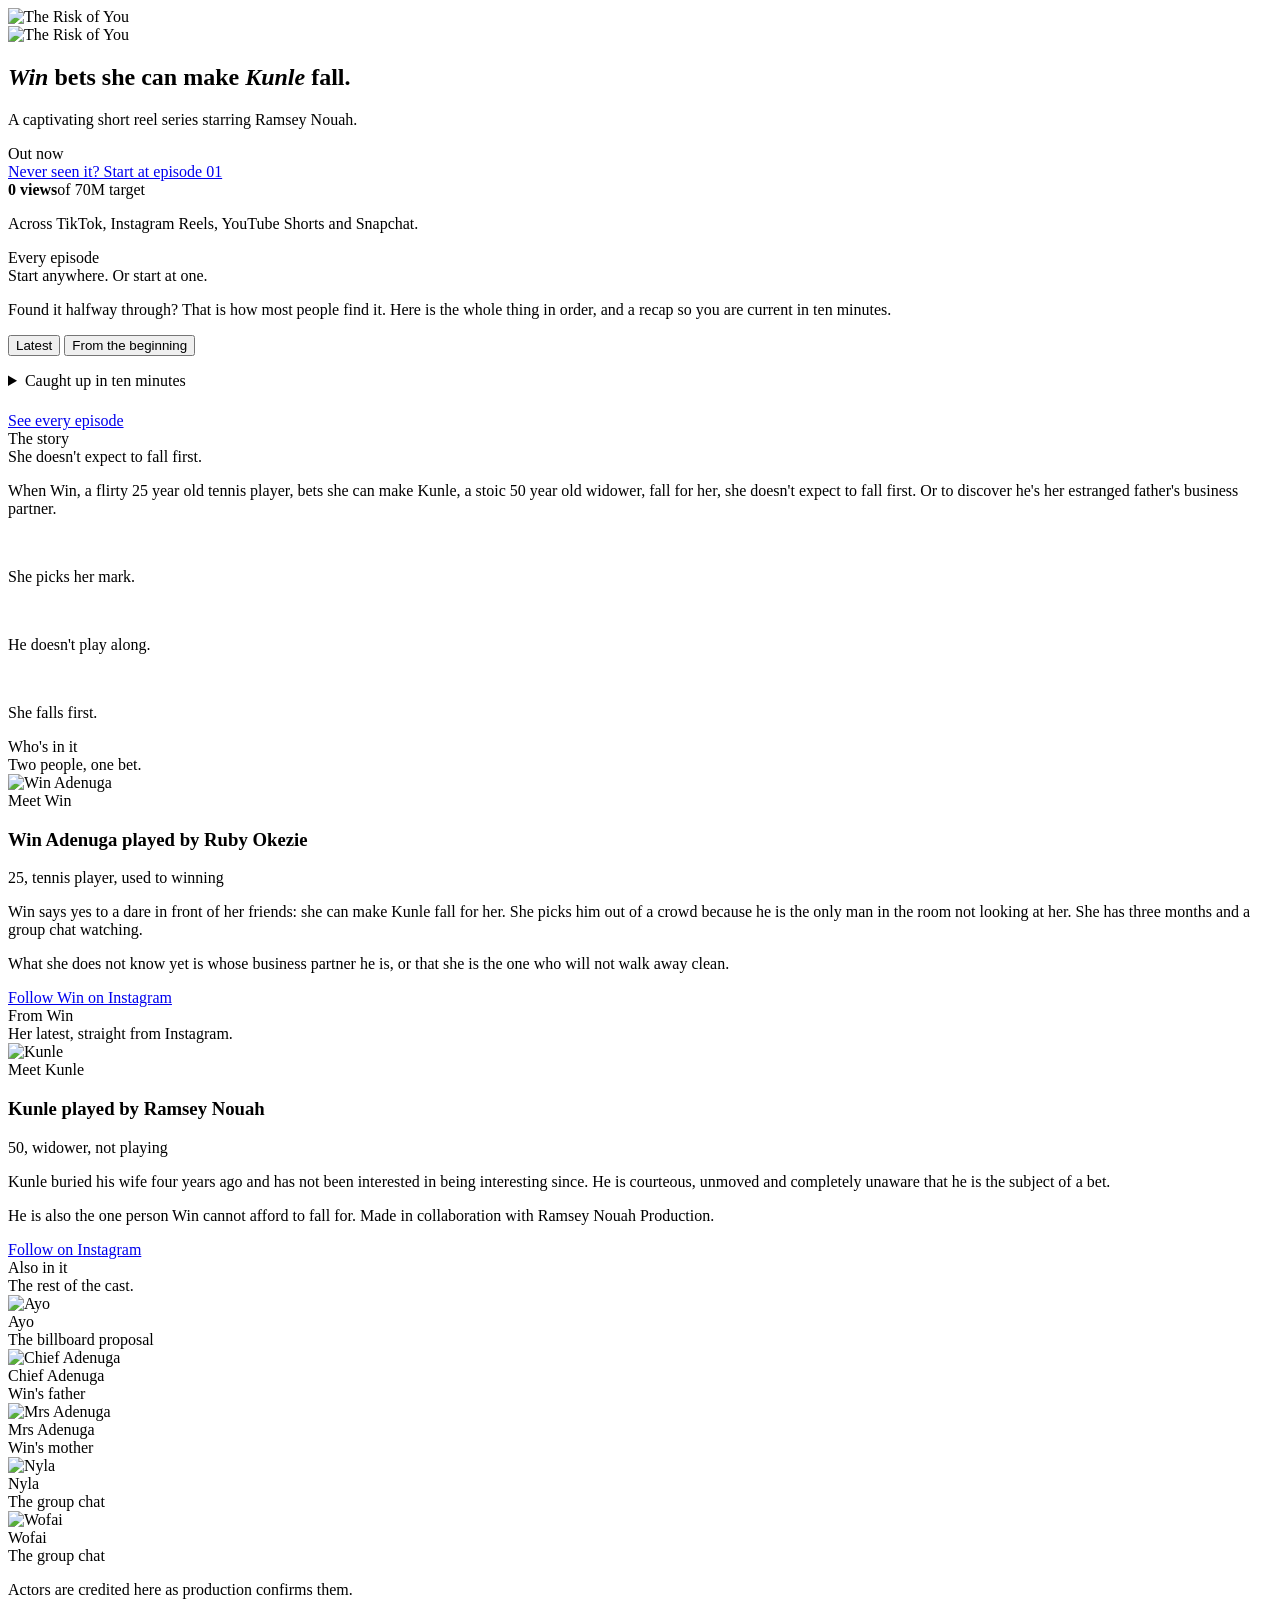
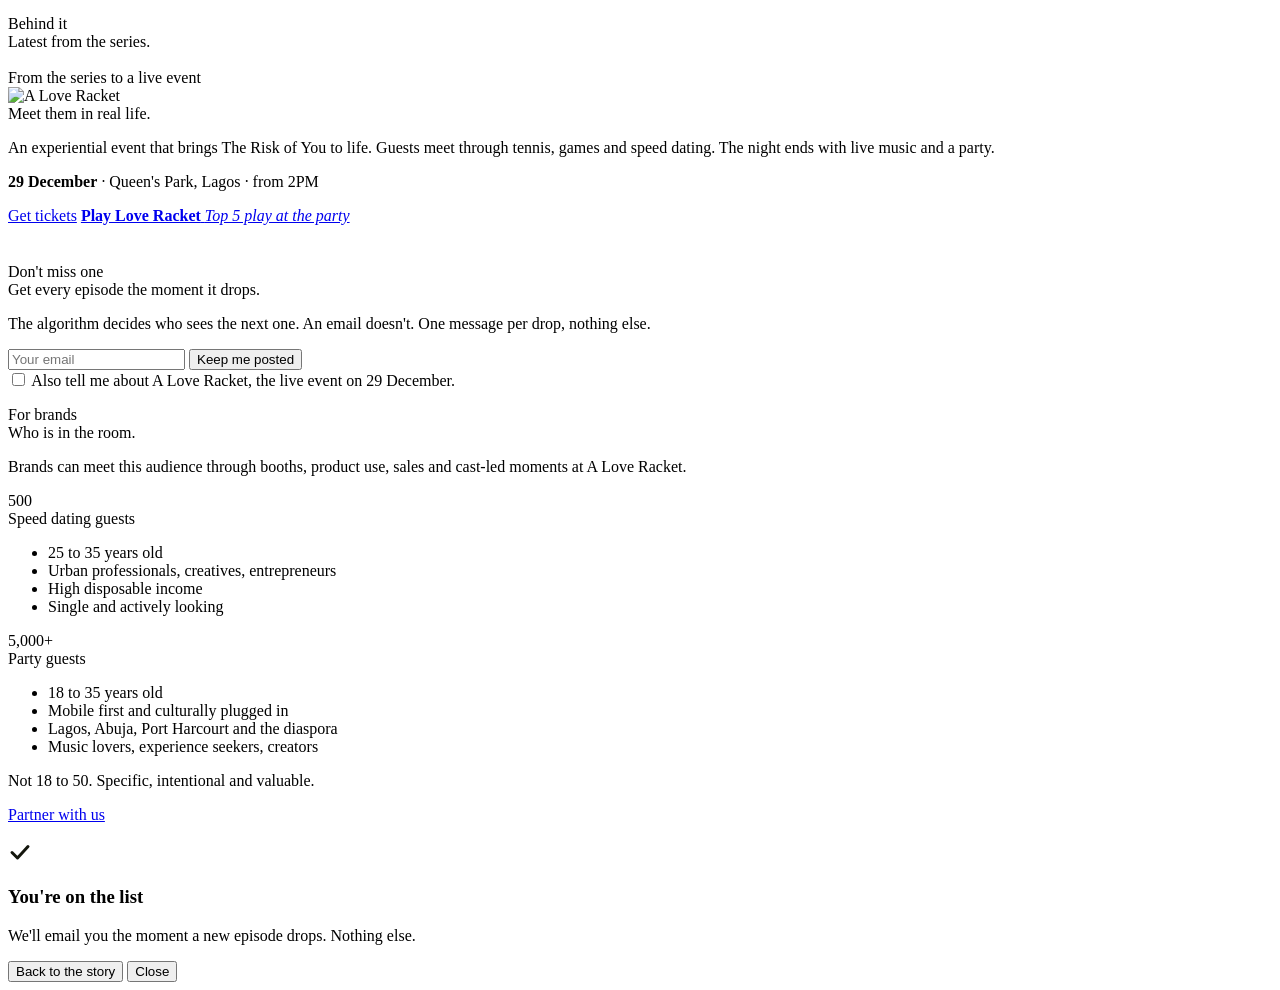
==== index.html @ e0ef00fc "Add files via upload" ====
<!DOCTYPE html>
<html lang="en">
<head>
<meta charset="utf-8">
<meta name="viewport" content="width=device-width,initial-scale=1,viewport-fit=cover">
<title>The Risk of You | A vertical drama starring Ramsey Nouah</title>
<meta name="description" content="A cinematic short reel series starring Ramsey Nouah. Win bets she can make Kunle fall. On TikTok, Instagram Reels, YouTube Shorts and Snapchat.">
<meta name="theme-color" content="#0C0D08">
<link rel="canonical" href="https://theriskofyou.co/">
<meta property="og:type" content="video.tv_show">
<meta property="og:url" content="https://theriskofyou.co/">
<meta property="og:title" content="The Risk of You">
<meta property="og:description" content="Win bets she can make Kunle fall. A cinematic short reel series starring Ramsey Nouah.">
<meta property="og:image" content="https://theriskofyou.co/assets/og.jpg">
<meta property="og:image:width" content="1200"><meta property="og:image:height" content="630">
<meta name="twitter:card" content="summary_large_image">
<link rel="icon" href="assets/favicon.png">
<link rel="preconnect" href="https://fonts.googleapis.com">
<link rel="preconnect" href="https://fonts.gstatic.com" crossorigin>
<link href="https://fonts.googleapis.com/css2?family=Poppins:wght@400;500;600;700&family=Inter:wght@400;500;600;700&display=swap" rel="stylesheet">
<link rel="stylesheet" href="css/troy.css">
<script>window.TROY_BASE = '';</script>
<script src="js/config.js"></script>
</head>
<body>

<header class="nav" id="nav"></header>

<main>

  <!-- HERO -->
  <section class="hero">
    <div class="wrap">
      <!-- Small on purpose: the poster is the hero, not the wordmark. If the
           poster already carries the logo, delete this line entirely. -->
      <img class="logo" src="assets/logo.png" alt="The Risk of You" width="394" height="420">

      <div class="poster">
        <div class="fr" data-slot="assets/poster.jpg"><img src="assets/poster.jpg" alt="The Risk of You"></div>
      </div>

      <h1><em>Win</em> bets she can make <em>Kunle</em> fall.</h1>
      <p class="desc">A captivating short reel series starring Ramsey Nouah.</p>

      <!-- the current episode sits here, not behind a scroll -->
      <div class="live">
        <div class="lbl"><i></i><span>Out now</span></div>
        <div id="liveEp"></div>
        <div class="start"><a href="#episodes">Never seen it? Start at episode 01</a></div>
      </div>

      <!-- appears when SHOW_VIEWS is true in js/config.js -->
      <div class="ctr hidden" id="ctr">
        <div class="top"><b>0 views</b><span class="of">of 70M target</span></div>
        <div class="bar"><i></i></div>
        <p class="note">Across TikTok, Instagram Reels, YouTube Shorts and Snapchat.</p>
      </div>
    </div>
  </section>

  <!-- EPISODES -->
  <section class="sec" id="episodes">
    <div class="wrap">
      <div class="st">Every episode</div>
      <div class="sh">Start anywhere. Or start at one.</div>
      <p class="sp">Found it halfway through? That is how most people find it. Here is the whole thing in order, and a recap so you are current in ten minutes.</p>

      <div class="tabs" role="tablist" aria-label="Episode order">
        <button type="button" role="tab" data-order="latest" aria-selected="true">Latest</button>
        <button type="button" role="tab" data-order="first" aria-selected="false">From the beginning</button>
      </div>

      <div class="rail" id="rail"></div>
      <p class="railnote" id="epCount"></p>

      <details class="recap">
        <summary>Caught up in ten minutes</summary>
        <ol>
          <li><b>The bet.</b> Win, 25, picks Kunle out of a crowd at the club and bets her friends she can make him fall for her.</li>
          <li><b>The court.</b> She engineers a meeting. He is not interested, which is the first thing that interests her.</li>
          <li><b>The discovery.</b> Kunle is her estranged father's business partner. She does not tell him she knows.</li>
          <li><b>The turn.</b> The bet stops being a bet somewhere around here, and she is the last to notice.</li>
          <li><b>Still writing.</b> Recap lines get updated as the arcs land, from the same Sheet the episodes come from.</li>
        </ol>
      </details>

      <div class="center" style="margin-top:22px">
        <a class="btn ghost" href="episodes/index.html">See every episode</a>
      </div>
    </div>
  </section>

  <!-- THE STORY -->
  <section class="sec" id="story">
    <div class="wrap">
      <div class="st">The story</div>
      <div class="sh">She doesn't expect to fall first.</div>
      <p class="sp lede">When Win, a flirty 25 year old tennis player, bets she can make Kunle, a stoic 50 year old widower, fall for her, she doesn't expect to fall first. Or to discover he's her estranged father's business partner.</p>

      <div class="stills">
        <div class="stl"><div class="im" data-slot="assets/still-1.jpg"><img src="assets/still-1.jpg" alt=""></div><p>She picks her mark.</p></div>
        <div class="stl"><div class="im" data-slot="assets/still-2.jpg"><img src="assets/still-2.jpg" alt=""></div><p>He doesn't play along.</p></div>
        <div class="stl"><div class="im" data-slot="assets/still-3.jpg"><img src="assets/still-3.jpg" alt=""></div><p>She falls first.</p></div>
      </div>

    </div>
  </section>

  <!-- MEET WIN -->
  <section class="sec" id="cast">
    <div class="wrap">
      <div class="st">Who's in it</div>
      <div class="sh">Two people, one bet.</div>

      <div class="meet">
        <!-- 4:5, around 1000x1250. Replace the file, keep the name. -->
        <div class="ph" data-slot="assets/win.jpg"><img src="assets/win.jpg" alt="Win Adenuga"></div>
        <div class="tx">
          <div class="kick">Meet Win</div>
          <h3>Win Adenuga <span class="as">played by Ruby Okezie</span></h3>
          <div class="rl">25, tennis player, used to winning</div>
          <p>Win says yes to a dare in front of her friends: she can make Kunle fall for her. She picks him out of a crowd because he is the only man in the room not looking at her. She has three months and a group chat watching.</p>
          <p>What she does not know yet is whose business partner he is, or that she is the one who will not walk away clean.</p>
          <!-- Hidden until CAST.win.instagram is set in js/config.js -->
          <a class="btn ghost sm" data-follow="win" href="#">Follow Win on Instagram</a>
        </div>
      </div>
    </div>
  </section>

  <!-- WIN'S LATEST POSTS. Hides itself when the feed is empty. -->
  <section class="sec flush fdsec hidden" id="winFeed">
    <div class="wrap">
      <div class="st">From Win</div>
      <div class="sh">Her latest, straight from Instagram.</div>
      <div class="fdrail" id="feedWin"></div>
    </div>
  </section>

  <!-- MEET KUNLE -->
  <section class="sec" id="kunle">
    <div class="wrap">
      <div class="meet rev">
        <!-- 4:5, around 1000x1250. assets/ramsey.jpg works here if you have
             no character still yet: copy it to assets/kunle.jpg. -->
        <div class="ph" data-slot="assets/kunle.jpg"><img src="assets/kunle.jpg" alt="Kunle"></div>
        <div class="tx">
          <div class="kick">Meet Kunle</div>
          <h3>Kunle <span class="as">played by Ramsey Nouah</span></h3>
          <div class="rl">50, widower, not playing</div>
          <p>Kunle buried his wife four years ago and has not been interested in being interesting since. He is courteous, unmoved and completely unaware that he is the subject of a bet.</p>
          <p>He is also the one person Win cannot afford to fall for. Made in collaboration with Ramsey Nouah Production.</p>
          <a class="btn ghost sm" data-follow="kunle" href="#">Follow on Instagram</a>
        </div>
      </div>
    </div>
  </section>

  <!-- SUPPORTING CAST
       The five characters named in the campaign plan's photoshoot brief. The
       actors are not named there, so each card leads with the character and
       the actor line is left out rather than guessed; add <span class="as">
       played by Name</span> inside .nm as each one is confirmed.
       Images are 1:1, around 600x600, in assets/cast/. The grid reflows, so
       deleting a block you do not need leaves no hole. -->
  <section class="sec flush" id="supporting">
    <div class="wrap">
      <div class="st">Also in it</div>
      <div class="sh">The rest of the cast.</div>
      <div class="supp">
        <div class="mem"><div class="ph" data-slot="assets/cast/ayo.jpg"><img src="assets/cast/ayo.jpg" alt="Ayo"></div><div class="nm">Ayo</div><div class="rl">The billboard proposal</div></div>
        <div class="mem"><div class="ph" data-slot="assets/cast/chief-adenuga.jpg"><img src="assets/cast/chief-adenuga.jpg" alt="Chief Adenuga"></div><div class="nm">Chief Adenuga</div><div class="rl">Win's father</div></div>
        <div class="mem"><div class="ph" data-slot="assets/cast/mrs-adenuga.jpg"><img src="assets/cast/mrs-adenuga.jpg" alt="Mrs Adenuga"></div><div class="nm">Mrs Adenuga</div><div class="rl">Win's mother</div></div>
        <div class="mem"><div class="ph" data-slot="assets/cast/nyla.jpg"><img src="assets/cast/nyla.jpg" alt="Nyla"></div><div class="nm">Nyla</div><div class="rl">The group chat</div></div>
        <div class="mem"><div class="ph" data-slot="assets/cast/wofai.jpg"><img src="assets/cast/wofai.jpg" alt="Wofai"></div><div class="nm">Wofai</div><div class="rl">The group chat</div></div>
      </div>
      <p class="railnote">Actors are credited here as production confirms them.</p>
    </div>
  </section>

  <!-- THE SERIES ACCOUNT. Hides itself when the feed is empty. -->
  <section class="sec fdsec hidden" id="seriesFeed">
    <div class="wrap">
      <div class="st">Behind it</div>
      <div class="sh">Latest from the series.</div>
      <div class="fdrail" id="feedSeries"></div>
    </div>
  </section>

  <!-- LOVE RACKET -->
  <section class="lr" id="event">
    <div class="bgim" aria-hidden="true"><img src="assets/still-1.jpg" alt=""></div>
    <div class="wrap">
      <div class="st">From the series to a live event</div>
      <img class="mark" src="assets/lr-logo.webp" alt="A Love Racket">
      <div class="sh">Meet them in real life.</div>
      <p class="sp" style="margin-inline:auto">An experiential event that brings The Risk of You to life. Guests meet through tennis, games and speed dating. The night ends with live music and a party.</p>
      <p class="tags"><b>29 December</b> <i>&middot;</i> Queen's Park, Lagos <i>&middot;</i> from 2PM</p>
      <div class="acts">
        <a class="btn lime lr-link" href="#">Get tickets</a>
        <!-- lands straight on the game, not on their homepage -->
        <a class="btn ghost lr-play" href="#">
          <b>Play Love Racket</b>
          <i>Top 5 play at the party</i>
        </a>
      </div>
    </div>
  </section>

  <!-- NEWSLETTER -->
  <section class="sec flush" style="padding-top:38px">
    <div class="wrap">
      <div class="news">
        <div class="st">Don't miss one</div>
        <div class="sh">Get every episode the moment it drops.</div>
        <p class="sp">The algorithm decides who sees the next one. An email doesn't. One message per drop, nothing else.</p>
        <form id="news" novalidate>
          <input type="text" name="company" tabindex="-1" autocomplete="off" aria-hidden="true" style="position:absolute;left:-9999px">
          <label for="nemail" style="position:absolute;left:-9999px">Email</label>
          <input type="email" id="nemail" name="email" placeholder="Your email" autocomplete="email" inputmode="email">
          <button class="btn lime" type="submit">Keep me posted</button>
        </form>
        <label class="chk" for="ncross">
          <input type="checkbox" id="ncross" name="cross" form="news">
          <span>Also tell me about A Love Racket, the live event on 29 December.</span>
        </label>
        <p class="fmsg" id="fmsg"></p>
      </div>
    </div>
  </section>

  <!-- PARTNERS. Hidden until SHOW_PARTNERS is true in js/config.js -->
  <section class="sec hidden" id="partners">
    <div class="wrap">
      <div class="st">For brands</div>
      <div class="sh">Who is in the room.</div>
      <p class="sp">Brands can meet this audience through booths, product use, sales and cast-led moments at A Love Racket.</p>
      <div class="aud">
        <div>
          <div class="k">500</div><div class="w">Speed dating guests</div>
          <ul><li>25 to 35 years old</li><li>Urban professionals, creatives, entrepreneurs</li><li>High disposable income</li><li>Single and actively looking</li></ul>
        </div>
        <div>
          <div class="k">5,000+</div><div class="w">Party guests</div>
          <ul><li>18 to 35 years old</li><li>Mobile first and culturally plugged in</li><li>Lagos, Abuja, Port Harcourt and the diaspora</li><li>Music lovers, experience seekers, creators</li></ul>
        </div>
      </div>
      <p class="sp" style="margin-top:16px">Not 18 to 50. Specific, intentional and valuable.</p>
      <p style="margin-top:16px"><a class="btn ghost" id="partnerBtn" href="#">Partner with us</a></p>
    </div>
  </section>

</main>

<footer id="foot"></footer>

<div class="layer" id="layer" role="dialog" aria-modal="true" aria-labelledby="layerT">
  <div class="box">
    <div class="ic" aria-hidden="true"><svg width="24" height="24" viewBox="0 0 24 24" fill="none" stroke="#14160D" stroke-width="3" stroke-linecap="round" stroke-linejoin="round"><path d="M4 12.5 9.5 18 20 6.5"/></svg></div>
    <h3 id="layerT">You're on the list</h3>
    <p>We'll email you the moment a new episode drops. Nothing else.</p>
    <button class="btn lime" type="button">Back to the story</button>
    <button class="x" type="button">Close</button>
  </div>
</div>

<script src="js/partials.js"></script>
<script src="js/episodes.js"></script>
</body>
</html>
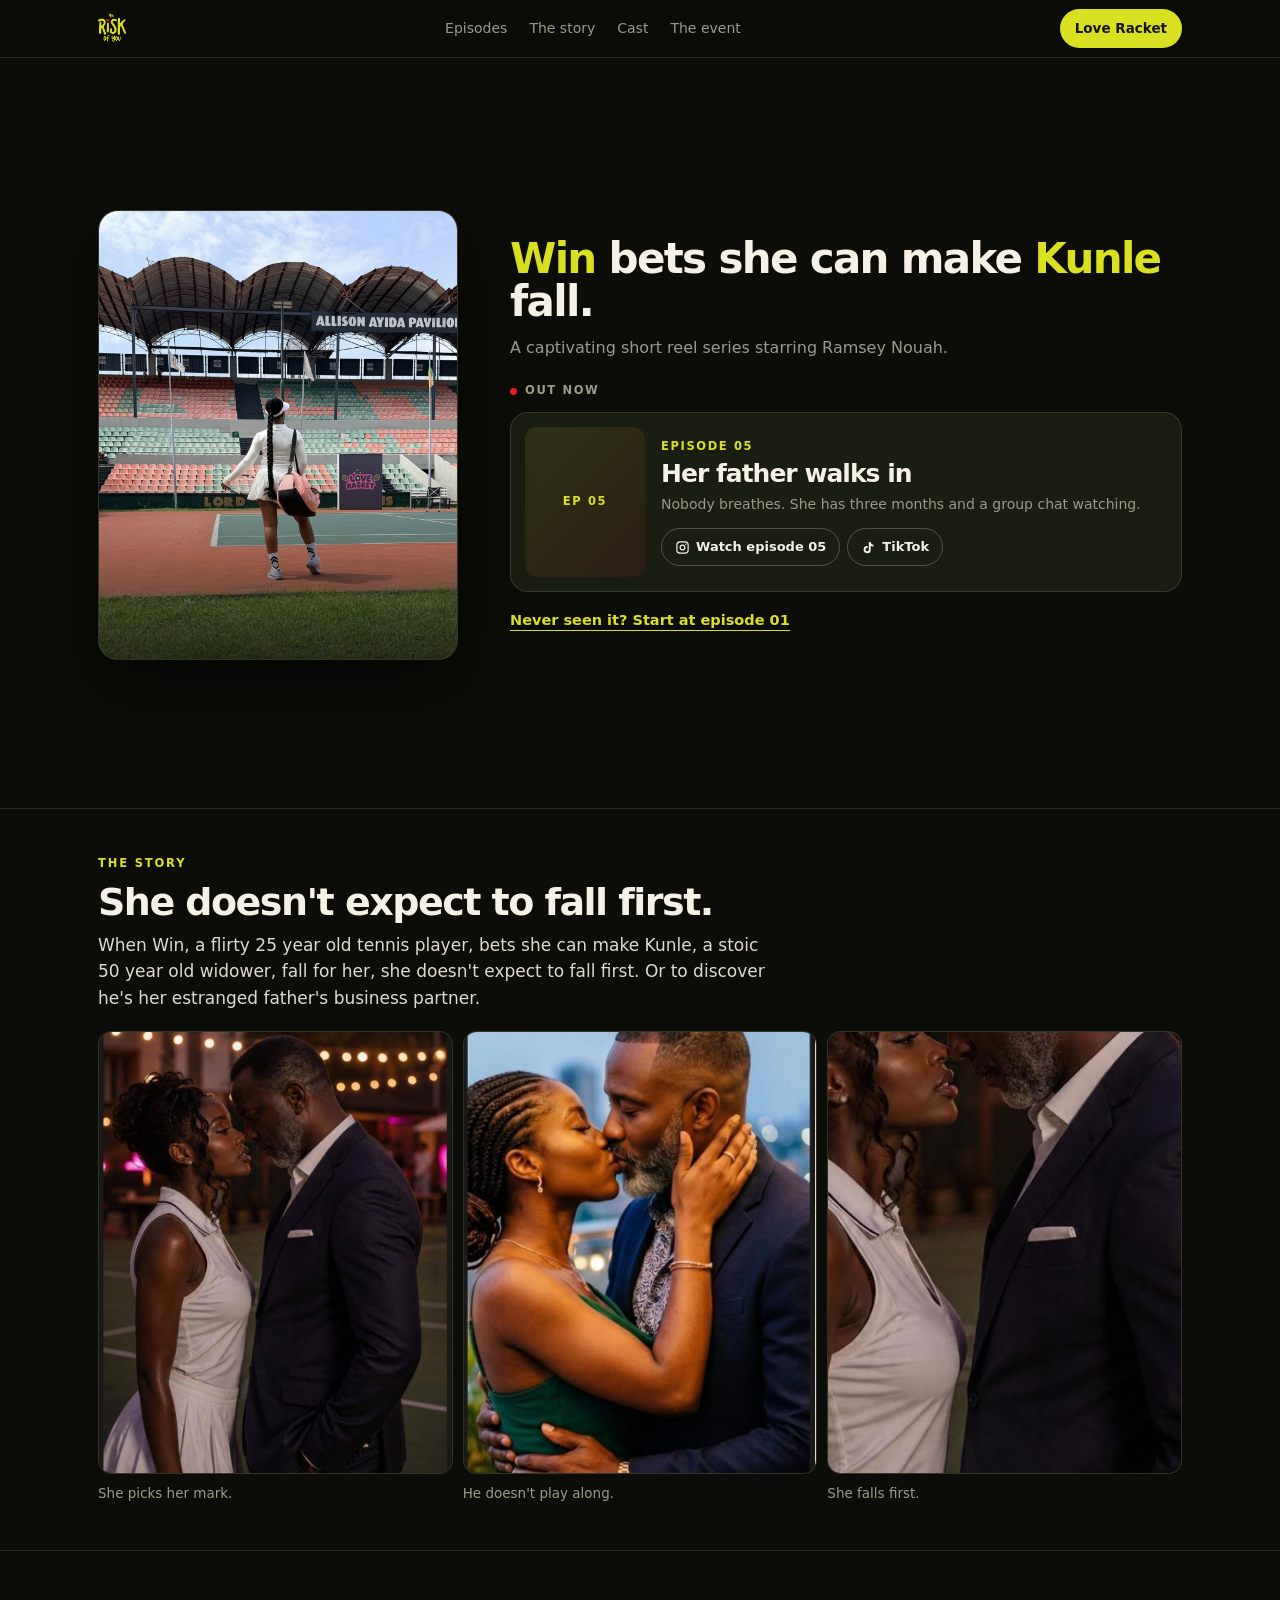
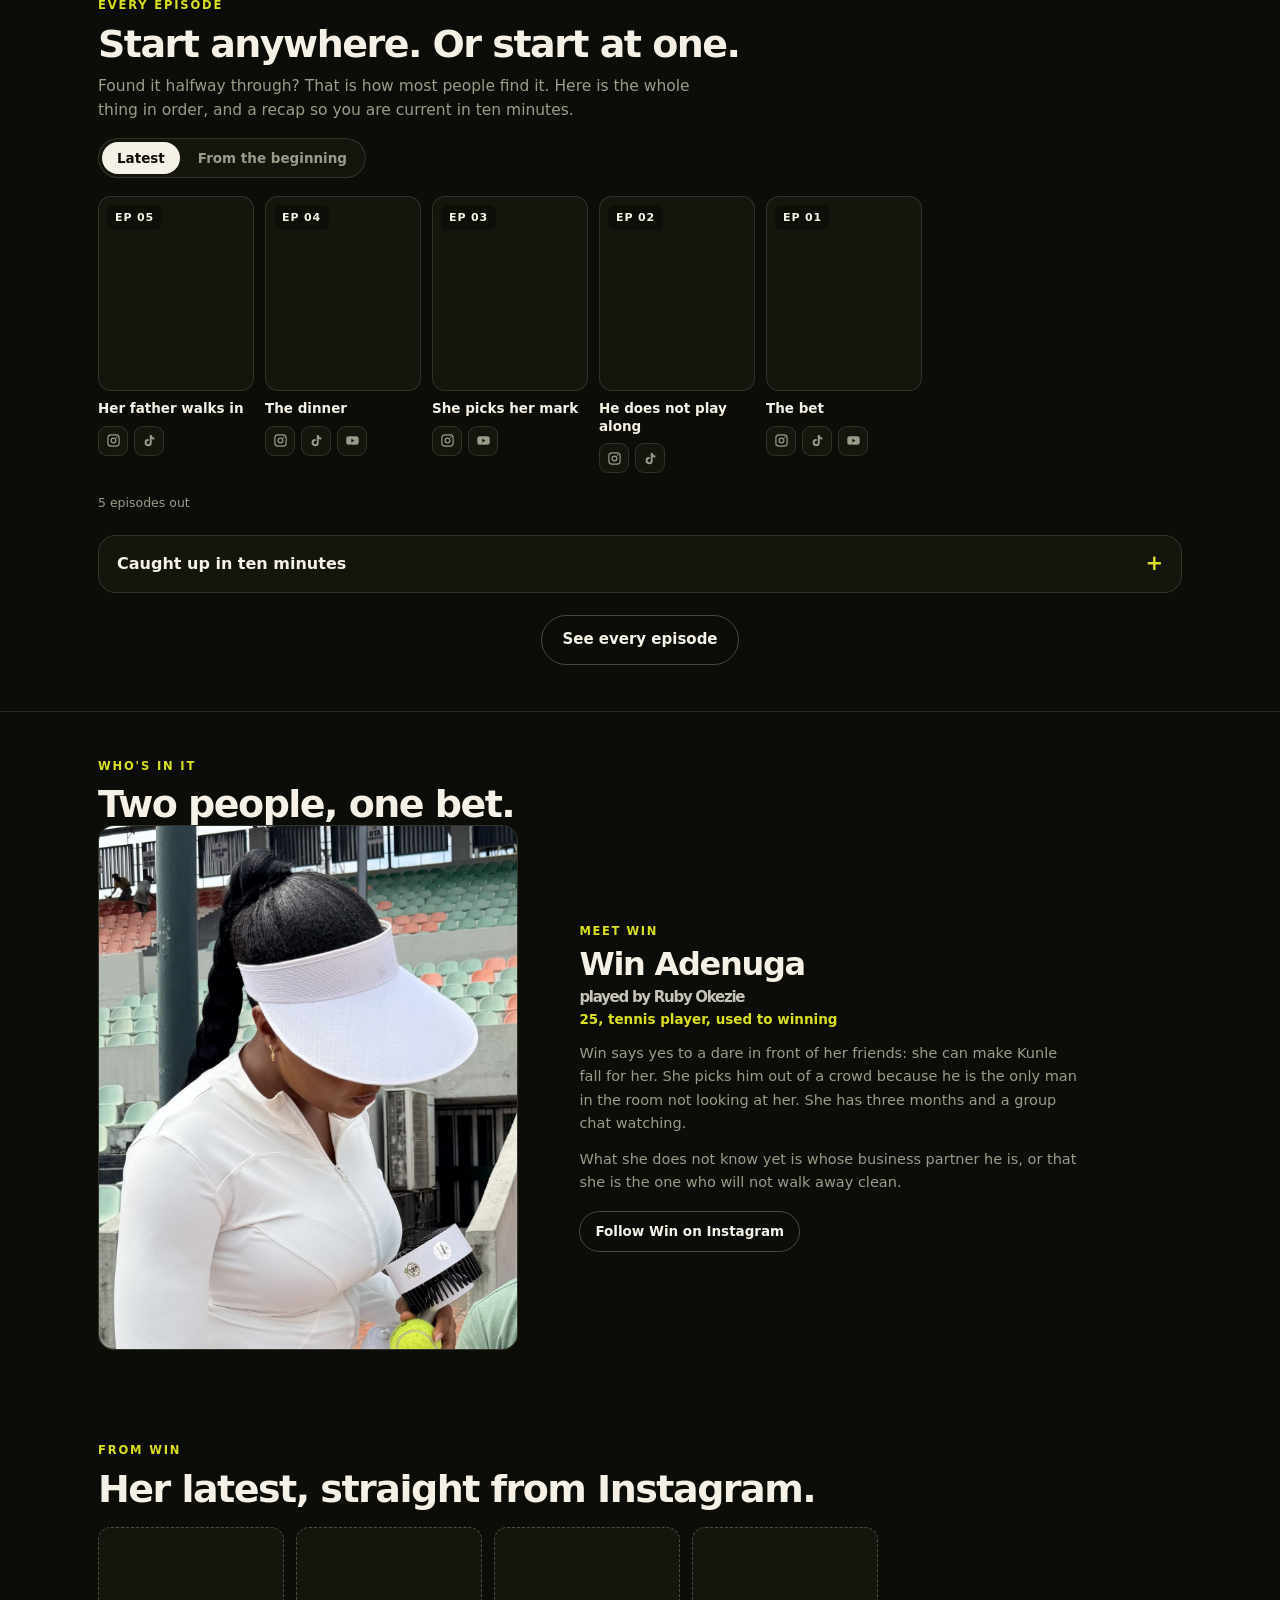
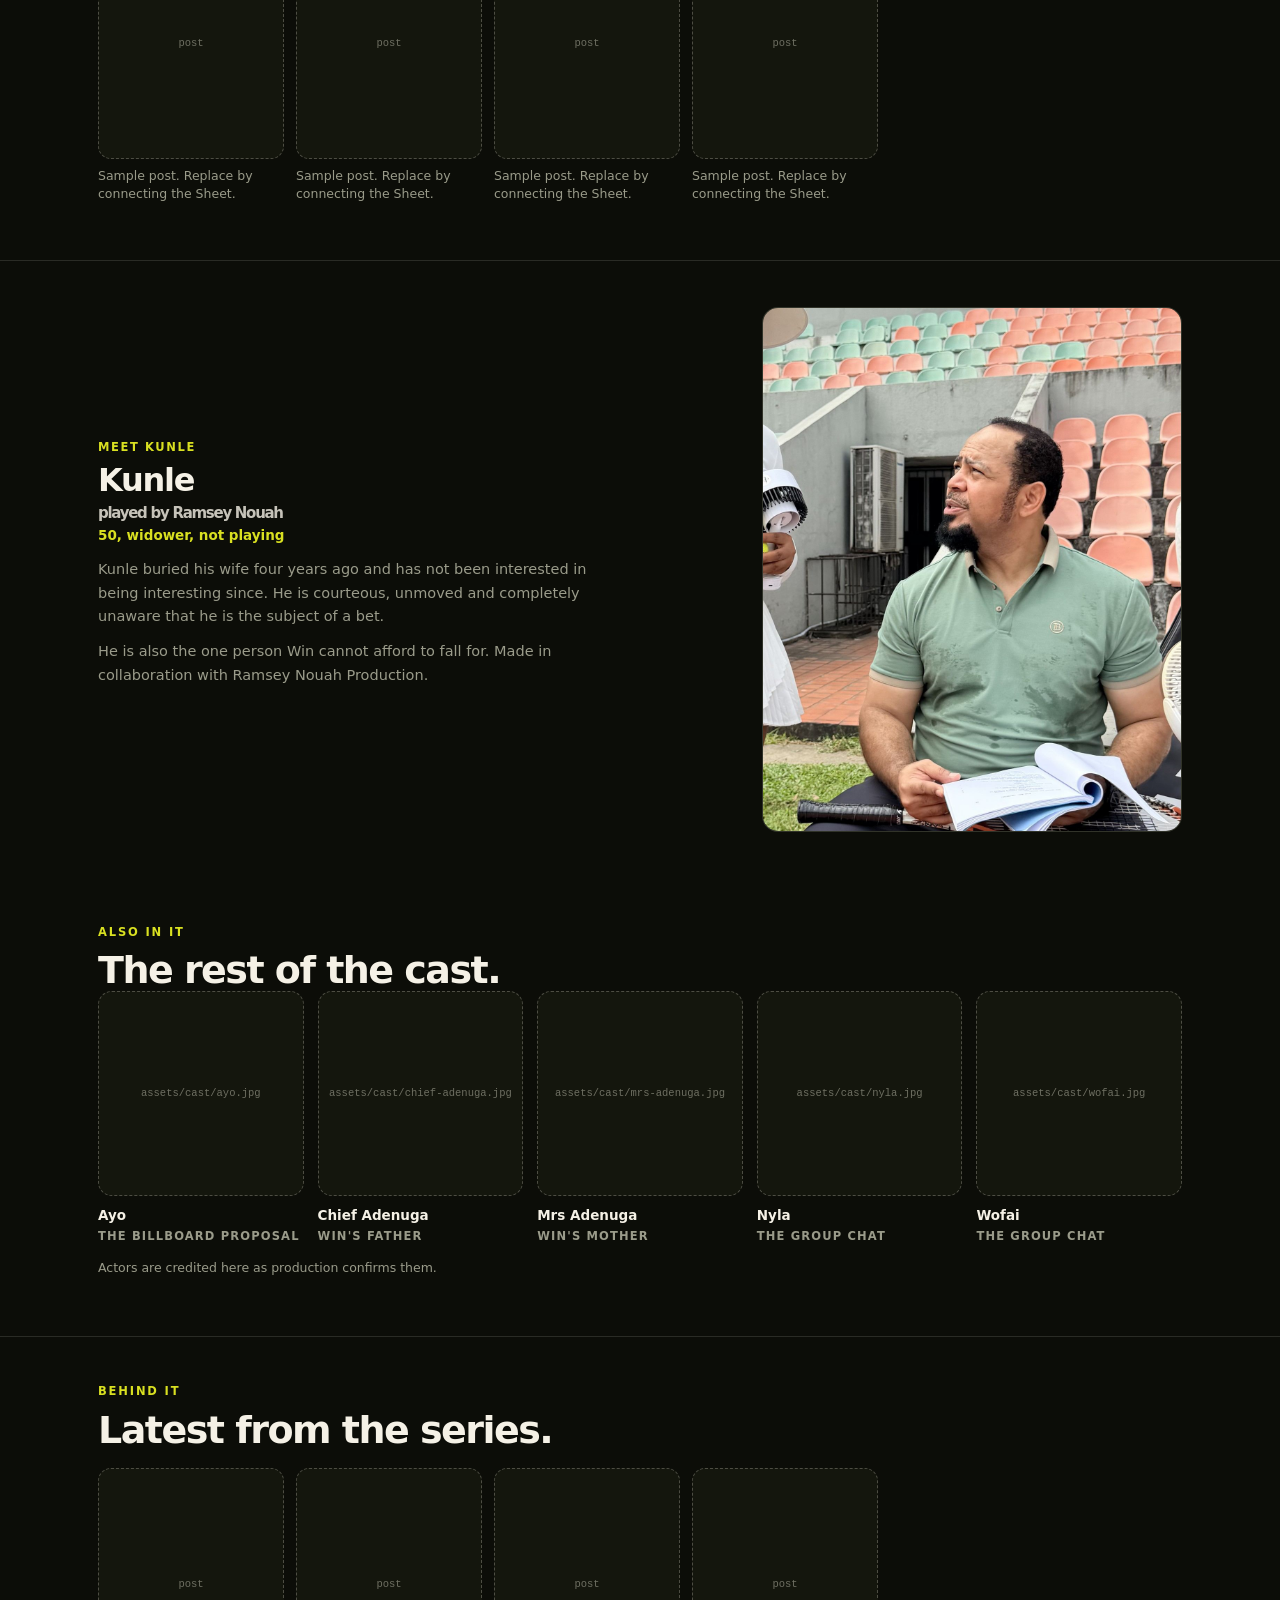
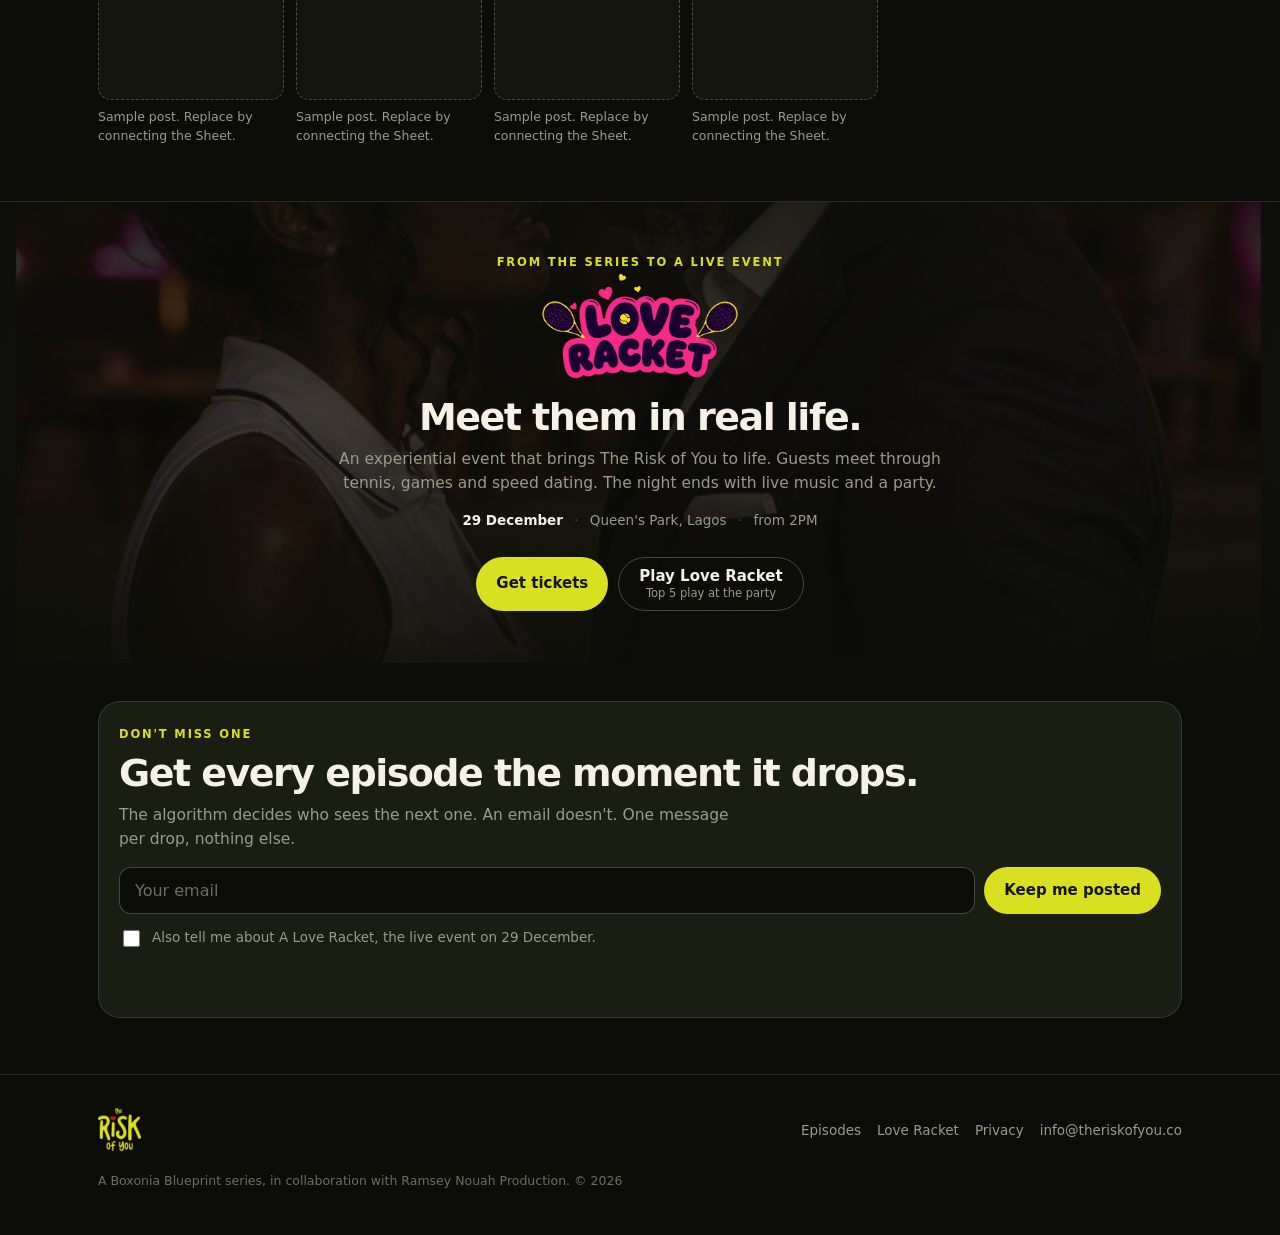
==== commit 39de9102: "Update index.html" ====
--- a/index.html
+++ b/index.html
@@ -14,13 +14,573 @@
 <meta property="og:image" content="https://theriskofyou.co/assets/og.jpg">
 <meta property="og:image:width" content="1200"><meta property="og:image:height" content="630">
 <meta name="twitter:card" content="summary_large_image">
-<link rel="icon" href="assets/favicon.png">
+<link rel="icon" href="[data-uri]">
 <link rel="preconnect" href="https://fonts.googleapis.com">
 <link rel="preconnect" href="https://fonts.gstatic.com" crossorigin>
 <link href="https://fonts.googleapis.com/css2?family=Poppins:wght@400;500;600;700&family=Inter:wght@400;500;600;700&display=swap" rel="stylesheet">
-<link rel="stylesheet" href="css/troy.css">
+<style>
+/* The Risk of You.
+   Palette is lifted off the logo: acid lime with the red heart, on the deck's
+   cream. Dark base because the page is mostly episode covers and stills, and
+   covers only sing against black. */
+:root{
+  --bg:#0C0D08; --bg2:#14160D; --card:#1A1D12;
+  --line:rgba(245,241,230,.13); --line2:rgba(245,241,230,.25);
+  --ink:#F5F1E6; --muted:#9A9B8A;
+  --lime:#D9E021; --red:#ED1C24;
+  --wrap:1120px; --nav:58px;
+  --ep-w:156px;
+  /* ---- type ----
+     Two families and one weight live here, so changing the face is four
+     lines rather than a hunt through the file. Poppins is wide and very
+     circular, so it wants tighter tracking than a grotesque would. */
+  --disp:Poppins,system-ui,sans-serif;
+  --body:Inter,system-ui,-apple-system,"Segoe UI",Roboto,sans-serif;
+  --dw:700;
+  --dls:-.04em;
+}
+*{box-sizing:border-box}
+html{-webkit-text-size-adjust:100%}
+body{
+  margin:0; background:var(--bg); color:var(--ink);
+  font-family:var(--body);
+  font-size:16px; line-height:1.55; overflow-x:hidden;
+  -webkit-font-smoothing:antialiased;
+}
+img{max-width:100%; display:block}
+a{color:inherit}
+h1,h2,h3,.dsp{font-family:var(--disp); font-weight:var(--dw); letter-spacing:var(--dls); line-height:1.03; margin:0}
+.wrap{max-width:var(--wrap); margin:0 auto; padding-inline:max(18px,env(safe-area-inset-left,0px))}
+.sec{padding:46px 0; border-top:1px solid var(--line)}
+.sec.flush{border-top:0}
+.st{font-size:11.5px; font-weight:600; letter-spacing:.16em; text-transform:uppercase; color:var(--lime)}
+.sh{font-family:var(--disp); font-weight:var(--dw); font-size:clamp(25px,6vw,38px); letter-spacing:var(--dls); line-height:1.06; margin-top:9px}
+.sp{font-size:15.5px; color:var(--muted); margin:10px 0 0; max-width:62ch}
+.lede{font-size:17px; color:var(--ink); opacity:.9}
+
+/* ---------- buttons ---------- */
+.btn{
+  display:inline-flex; align-items:center; justify-content:center; gap:8px;
+  font-family:var(--body); font-size:15px; font-weight:600; text-decoration:none;
+  padding:12px 20px; border-radius:999px; border:0; cursor:pointer; white-space:nowrap;
+  background:var(--ink); color:var(--bg); transition:transform .12s ease, opacity .12s ease;
+}
+.btn:active{transform:translateY(1px)}
+.btn.lime{background:var(--lime); color:#14160D}
+.btn.ghost{background:transparent; color:var(--ink); border:1.5px solid var(--line2)}
+.btn.ghost:hover{border-color:var(--ink)}
+.btn.sm{font-size:13.5px; padding:9px 15px}
+.btn svg{width:17px; height:17px; flex:0 0 auto}
+
+/* ---------- nav ---------- */
+.nav{
+  position:sticky; top:0; z-index:60; height:var(--nav);
+  display:flex; align-items:center;
+  background:rgba(12,13,8,.82); backdrop-filter:blur(14px); -webkit-backdrop-filter:blur(14px);
+  border-bottom:1px solid var(--line);
+  padding-top:env(safe-area-inset-top,0px);
+}
+.nav .wrap{display:flex; align-items:center; justify-content:space-between; width:100%; gap:14px}
+.nav .brand{display:flex; align-items:center; gap:9px; text-decoration:none}
+.nav .brand img{height:30px; width:auto}
+.nav .lk{display:none; gap:22px; font-size:14px; font-weight:500}
+.nav .lk a{text-decoration:none; color:var(--muted)}
+.nav .lk a:hover{color:var(--ink)}
+@media (min-width:860px){ .nav .lk{display:flex} }
+
+/* ---------- hero ---------- */
+/* The hero has one job: the poster and the latest episode both visible
+   without scrolling, and the next section peeking below to say keep going.
+   Every measurement here was set against real viewports, not guessed. */
+.hero{position:relative; padding:14px 0 10px; overflow:hidden}
+.hero .wrap{position:relative; z-index:2}
+.hero h1{font-size:clamp(26px,6.4vw,42px); text-align:center; margin-top:16px}
+.hero h1 em{font-style:normal; color:var(--lime)}
+.hero .desc{text-align:center; color:var(--muted); font-size:16px; margin:12px auto 0; max-width:46ch}
+/* Credibility as one line of text rather than a row of pills. Set as a
+   paragraph, not flex, so it wraps like prose and never leaves a separator
+   stranded at the start of a line. */
+.tags{text-align:center; font-size:13.5px; font-weight:500; color:var(--muted);
+  margin:14px auto 0; max-width:44ch; line-height:1.75}
+.tags b{color:var(--ink); font-weight:600}
+.tags i{font-style:normal; color:var(--line2); margin:0 7px}
+
+/* the poster. This is the hero, which is why the logo above it is small. */
+.poster{width:min(300px,56vw); margin:0 auto; position:relative}
+.poster .fr{aspect-ratio:4/5; border-radius:20px; overflow:hidden; position:relative;
+  background:var(--bg2); border:1px solid var(--line); box-shadow:0 24px 60px rgba(0,0,0,.55)}
+.poster .fr img{position:absolute; inset:0; width:100%; height:100%; object-fit:cover}
+.poster .fr::after{content:""; position:absolute; inset:0; pointer-events:none;
+  background:linear-gradient(180deg,transparent 56%,rgba(12,13,8,.78))}
+.poster .cap{position:absolute; left:0; right:0; bottom:0; z-index:2; padding:18px 18px 20px; text-align:center}
+.poster .cap h1{font-size:clamp(23px,5.6vw,34px); text-shadow:0 2px 20px rgba(0,0,0,.6)}
+.poster .cap h1 em{font-style:normal; color:var(--lime)}
+.poster .cap p{font-size:13.5px; color:#D8D6C6; margin:9px 0 0; text-shadow:0 1px 12px rgba(0,0,0,.7)}
+
+/* the live episode, sitting in the hero rather than behind a scroll */
+.live{margin:18px auto 0; max-width:640px}
+.live .lbl{display:flex; align-items:center; justify-content:center; gap:8px; margin-bottom:12px}
+.live .lbl i{width:7px; height:7px; border-radius:50%; background:var(--red); animation:pl 1.9s infinite}
+@keyframes pl{0%,100%{opacity:1}50%{opacity:.28}}
+.live .lbl span{font-size:11.5px; font-weight:600; letter-spacing:.14em; text-transform:uppercase; color:var(--muted)}
+.lvcard{display:grid; grid-template-columns:minmax(0,120px) 1fr; gap:16px; align-items:center;
+  background:var(--card); border:1px solid var(--line); border-radius:18px; padding:14px}
+.lvcard .cv{aspect-ratio:4/5; border-radius:12px; overflow:hidden; position:relative; background:var(--bg2)}
+.lvcard .cv img{position:absolute; inset:0; width:100%; height:100%; object-fit:cover}
+.lvcard .ep{font-size:11.5px; font-weight:600; letter-spacing:.14em; text-transform:uppercase; color:var(--lime)}
+.lvcard h2{font-size:clamp(19px,4.6vw,25px); margin-top:5px}
+.lvcard p{font-size:14px; color:var(--muted); margin:7px 0 0}
+.watch{display:flex; flex-wrap:wrap; gap:7px; margin-top:13px}
+.watch a{
+  display:inline-flex; align-items:center; gap:6px; text-decoration:none;
+  font-size:13px; font-weight:600; padding:8px 13px; border-radius:999px;
+  border:1px solid var(--line2); color:var(--ink);
+}
+.watch a:hover{background:var(--ink); color:var(--bg); border-color:var(--ink)}
+.watch a svg{width:15px; height:15px}
+.hero .start{text-align:center; margin-top:16px}
+.hero .start a{font-size:14.5px; font-weight:600; color:var(--lime); text-decoration:none; border-bottom:1px solid currentColor; padding-bottom:2px}
+
+/* ---------- the counter ---------- */
+.ctr{margin-top:24px; border:1px solid var(--line); border-radius:16px; padding:16px 18px; background:var(--bg2)}
+.ctr .top{display:flex; align-items:baseline; justify-content:space-between; gap:12px; flex-wrap:wrap}
+.ctr b{font-family:var(--disp); font-size:clamp(26px,6.4vw,36px); font-weight:var(--dw); letter-spacing:-.03em; color:var(--lime)}
+.ctr .of{font-size:13px; color:var(--muted)}
+.ctr .bar{height:5px; border-radius:999px; background:rgba(245,241,230,.12); margin-top:11px; overflow:hidden}
+.ctr .bar i{display:block; height:100%; border-radius:999px; background:var(--lime); width:0; transition:width .9s ease}
+.ctr .note{font-size:12px; color:var(--muted); margin-top:9px}
+
+/* ---------- episode rail ---------- */
+.tabs{display:inline-flex; gap:3px; background:var(--bg2); border:1px solid var(--line); border-radius:999px; padding:3px; margin-top:16px}
+.tabs button{
+  font-family:var(--body); font-size:13.5px; font-weight:600; color:var(--muted);
+  background:transparent; border:0; border-radius:999px; padding:8px 15px; cursor:pointer;
+}
+.tabs button[aria-selected="true"]{background:var(--ink); color:var(--bg)}
+.rail{display:flex; gap:11px; overflow-x:auto; scroll-snap-type:x mandatory; margin-top:18px;
+  padding-bottom:8px; -webkit-overflow-scrolling:touch; scrollbar-width:none}
+.rail::-webkit-scrollbar{display:none}
+.rail .epc{flex:0 0 var(--ep-w); scroll-snap-align:start}
+.grid{display:grid; grid-template-columns:repeat(auto-fill,minmax(150px,1fr)); gap:13px; margin-top:18px}
+/* The card is an <article> now, because the platform icons inside it are
+   links of their own and an anchor cannot contain an anchor. .hit is the
+   cover-and-title tap target that used to be the card itself. */
+.epc{display:block}
+.epc .hit{text-decoration:none; display:block; color:inherit}
+.epc .cv{aspect-ratio:4/5; border-radius:13px; overflow:hidden; position:relative; background:var(--bg2); border:1px solid var(--line)}
+.epc .cv img{position:absolute; inset:0; width:100%; height:100%; object-fit:cover; transition:transform .3s ease}
+.epc:hover .cv img{transform:scale(1.04)}
+.epc .n{position:absolute; left:8px; top:8px; z-index:2; font-size:11px; font-weight:700; letter-spacing:.08em;
+  background:rgba(12,13,8,.78); color:var(--ink); padding:4px 8px; border-radius:7px; backdrop-filter:blur(6px)}
+.epc .dur{position:absolute; right:8px; bottom:8px; z-index:2; font-size:11px; font-weight:600;
+  background:rgba(12,13,8,.78); color:var(--ink); padding:3px 7px; border-radius:6px}
+.epc .ti{font-size:13.5px; font-weight:600; margin-top:9px; line-height:1.3}
+.epc .mt{font-size:11.5px; color:var(--muted); margin-top:3px}
+.epc.soon .cv{display:grid; place-items:center; border-style:dashed}
+.epc.soon .cv span{font-size:12px; color:var(--muted); letter-spacing:.1em; text-transform:uppercase}
+/* an episode whose link is in but whose details have not been pulled yet.
+   It is tappable and goes to the post. Only the artwork is missing. */
+.epc.wait .cv, .lvcard .cv{background:
+  linear-gradient(135deg,rgba(217,224,33,.10),rgba(237,28,36,.08))}
+.cv .ld{position:absolute; inset:0; display:grid; place-items:center; z-index:1;
+  font-size:11.5px; font-weight:600; letter-spacing:.14em; text-transform:uppercase; color:var(--lime)}
+.epc.seen .cv::after{content:""; position:absolute; inset:0; background:rgba(12,13,8,.52)}
+.epc.seen .ti{color:var(--muted)}
+.more{display:flex; justify-content:center; margin-top:22px}
+.railnote{font-size:12.5px; color:var(--muted); margin-top:12px}
+
+/* ---------- recap ---------- */
+.recap{margin-top:22px; border:1px solid var(--line); border-radius:18px; background:var(--bg2); overflow:hidden}
+.recap > summary{
+  list-style:none; cursor:pointer; padding:16px 18px; display:flex; align-items:center;
+  justify-content:space-between; gap:14px; font-weight:700; font-size:16px;
+}
+.recap > summary::-webkit-details-marker{display:none}
+.recap > summary::after{content:"+"; color:var(--lime); font-size:21px; line-height:1}
+.recap[open] > summary::after{content:"\2212"}
+.recap ol{margin:0; padding:0 18px 18px 36px}
+.recap li{font-size:14.5px; color:var(--muted); margin-bottom:9px; line-height:1.5}
+.recap li b{color:var(--ink); font-weight:600}
+.recap li::marker{color:var(--lime); font-weight:700}
+
+/* ---------- story ---------- */
+.stills{display:grid; grid-template-columns:repeat(3,1fr); gap:10px; margin-top:20px}
+.stl .im{aspect-ratio:4/5; border-radius:14px; overflow:hidden; position:relative; background:var(--bg2); border:1px solid var(--line)}
+.stl .im img{position:absolute; inset:0; width:100%; height:100%; object-fit:cover}
+.stl p{font-size:13.5px; color:var(--muted); margin:10px 0 0; line-height:1.45}
+.nums{display:grid; grid-template-columns:repeat(4,1fr); gap:0; margin-top:26px; border:1px solid var(--line); border-radius:16px; overflow:hidden}
+.nums div{padding:16px 10px; text-align:center; border-right:1px solid var(--line)}
+.nums div:last-child{border-right:0}
+.nums b{display:block; font-family:var(--disp); font-size:clamp(20px,5vw,30px); font-weight:var(--dw); letter-spacing:-.02em; color:var(--lime)}
+.nums span{display:block; font-size:10.5px; font-weight:600; letter-spacing:.1em; text-transform:uppercase; color:var(--muted); margin-top:6px}
+@media (max-width:560px){ .nums{grid-template-columns:repeat(2,1fr)} .nums div:nth-child(2){border-right:0} .nums div:nth-child(-n+2){border-bottom:1px solid var(--line)} }
+
+/* ---------- cast ---------- */
+.lead{display:grid; grid-template-columns:132px 1fr; gap:16px; align-items:center; margin-top:20px;
+  background:var(--card); border:1px solid var(--line); border-radius:18px; padding:14px}
+.lead .ph{aspect-ratio:3/4; border-radius:13px; overflow:hidden; position:relative; background:var(--bg2)}
+.lead .ph img{position:absolute; inset:0; width:100%; height:100%; object-fit:cover; object-position:50% 16%}
+.lead .nm{font-family:var(--disp); font-size:23px; font-weight:var(--dw); letter-spacing:-.02em}
+.lead .rl{font-size:11.5px; font-weight:600; letter-spacing:.12em; text-transform:uppercase; color:var(--lime); margin-top:4px}
+.lead p{font-size:14px; color:var(--muted); margin:9px 0 0}
+.cast{display:grid; grid-template-columns:repeat(auto-fill,minmax(132px,1fr)); gap:12px; margin-top:13px}
+.mem .ph{aspect-ratio:4/5; border-radius:14px; overflow:hidden; position:relative; background:var(--bg2); border:1px solid var(--line)}
+.mem .ph img{position:absolute; inset:0; width:100%; height:100%; object-fit:cover}
+.mem .nm{font-size:15px; font-weight:700; margin-top:8px}
+.mem .rl{font-size:11px; font-weight:600; letter-spacing:.1em; text-transform:uppercase; color:var(--lime); margin-top:2px}
+
+/* ---------- love racket band ---------- */
+.lr{position:relative; border-top:1px solid var(--line); overflow:hidden}
+.lr .bgim{position:absolute; inset:0}
+.lr .bgim img{width:100%; height:100%; object-fit:cover; object-position:50% 42%}
+.lr .bgim::after{content:""; position:absolute; inset:0;
+  background:linear-gradient(180deg,rgba(12,13,8,.88),rgba(12,13,8,.72) 45%,rgba(12,13,8,.94))}
+.lr .wrap{position:relative; z-index:2; padding-block:52px; text-align:center}
+.lr img.mark{width:min(200px,48vw); margin:0 auto 16px}
+.lr .sh{margin-top:0}
+.lr .btn{margin-top:20px}
+
+/* ---------- newsletter ---------- */
+.news{background:var(--card); border:1px solid var(--line); border-radius:22px; padding:24px 20px}
+.news form{display:flex; gap:9px; margin-top:16px; flex-wrap:wrap}
+.news input[type=email]{
+  flex:1 1 220px; min-width:0; font-family:var(--body);
+  font-size:16px;              /* 16px so Safari on iPhone never zooms on focus */
+  padding:13px 15px; border-radius:12px; border:1px solid var(--line2);
+  background:var(--bg); color:var(--ink);
+}
+.news input[type=email]::placeholder{color:#6E6F62}
+.news input[type=email]:focus{outline:2px solid var(--lime); outline-offset:1px; border-color:transparent}
+.chk{display:flex; gap:9px; align-items:flex-start; margin-top:13px; font-size:13.5px; color:var(--muted); cursor:pointer}
+.chk input{margin-top:3px; width:17px; height:17px; accent-color:var(--lime); flex:0 0 auto}
+.fmsg{font-size:13.5px; margin-top:11px; min-height:19px}
+.fmsg.err{color:#FF8A8A}
+.fmsg.ok{color:var(--lime)}
+
+/* ---------- partners ---------- */
+.aud{display:grid; grid-template-columns:1fr; gap:12px; margin-top:20px}
+@media (min-width:720px){ .aud{grid-template-columns:1fr 1fr} }
+.aud div{border:1px solid var(--line); border-radius:18px; padding:18px; background:var(--bg2)}
+.aud .k{font-family:var(--disp); font-size:26px; font-weight:var(--dw); color:var(--lime); letter-spacing:-.02em}
+.aud .w{font-size:11.5px; font-weight:600; letter-spacing:.12em; text-transform:uppercase; color:var(--muted); margin-top:3px}
+.aud ul{margin:12px 0 0; padding-left:18px}
+.aud li{font-size:14px; color:var(--muted); margin-bottom:5px}
+.aud li::marker{color:var(--lime)}
+
+/* ---------- footer ---------- */
+footer{border-top:1px solid var(--line); padding:32px 0 calc(32px + env(safe-area-inset-bottom,0px)); margin-top:10px}
+footer .row{display:flex; flex-wrap:wrap; gap:16px; justify-content:space-between; align-items:center}
+footer img.fl{height:46px; width:auto}
+footer .ln{display:flex; flex-wrap:wrap; gap:16px; font-size:13.5px}
+footer .ln a{color:var(--muted); text-decoration:none}
+footer .ln a:hover{color:var(--ink)}
+footer .cp{font-size:12.5px; color:#6E6F62; margin-top:18px}
+.soc{display:flex; gap:9px}
+.soc a{width:35px; height:35px; border-radius:50%; border:1px solid var(--line2); display:grid; place-items:center; color:var(--muted)}
+.soc a:hover{color:var(--ink); border-color:var(--ink)}
+.soc svg{width:16px; height:16px}
+
+/* ---------- modal ---------- */
+.layer{position:fixed; inset:0; z-index:90; display:none; place-items:center; padding:20px;
+  background:rgba(6,7,4,.74); backdrop-filter:blur(5px)}
+.layer.on{display:grid}
+.layer .box{background:var(--card); border:1px solid var(--line); border-radius:22px; padding:28px 24px;
+  max-width:400px; width:100%; text-align:center; position:relative}
+.layer .ic{width:52px; height:52px; border-radius:50%; background:var(--lime); display:grid; place-items:center; margin:0 auto 14px}
+.layer h3{font-size:23px}
+.layer p{font-size:14.5px; color:var(--muted); margin:9px 0 18px}
+.layer .x{position:absolute; top:11px; right:13px; background:none; border:0; color:var(--muted); font-size:13px; cursor:pointer}
+
+/* ---------- the slot pattern, same as Love Racket ----------
+   Any element with data-slot draws a labelled dashed box naming the file it
+   wants, and fills itself the moment that file exists. */
+[data-slot]{position:relative}
+[data-slot].empty{border:1px dashed var(--line2) !important; background:var(--bg2) !important}
+[data-slot].empty > img{display:none}
+[data-slot].empty::after{
+  content:attr(data-slot); position:absolute; inset:0; display:grid; place-items:center;
+  font-family:ui-monospace,SFMono-Regular,Menlo,monospace; font-size:10.5px; color:#6E6F62;
+  text-align:center; padding:8px; word-break:break-all; line-height:1.4;
+}
+
+/* ---------- misc ---------- */
+.backlink{display:inline-flex; align-items:center; gap:6px; font-size:13.5px; font-weight:600; color:var(--muted); text-decoration:none; margin-bottom:16px}
+.backlink:hover{color:var(--ink)}
+.prose p{font-size:15px; color:var(--muted); margin:0 0 14px; max-width:68ch}
+.prose h2{font-size:19px; margin:26px 0 9px}
+.prose a{color:var(--lime)}
+.center{text-align:center}
+.hidden{display:none !important}
+@media (prefers-reduced-motion:reduce){ *{animation:none !important; transition:none !important} }
+
+/* ── the trailer week ──────────────────────────────────────────────
+   What the hero shows between the trailer dropping and the first
+   episode. Fed from the Settings tab, so it appears and disappears
+   without anyone touching this file. */
+.trailer{background:var(--card); border:1px solid var(--line); border-radius:18px; padding:12px}
+.tfr{position:relative; aspect-ratio:16/9; border-radius:12px; overflow:hidden; background:#000}
+.tfr iframe{position:absolute; inset:0; width:100%; height:100%; border:0}
+/* the fallback for a trailer that is not a YouTube link */
+.tfr.link{display:grid; place-items:center; text-decoration:none; color:var(--ink);
+  background:linear-gradient(135deg,rgba(217,224,33,.16),rgba(237,28,36,.12))}
+.tfr.link .pl{width:58px; height:58px; border-radius:50%; background:var(--lime); display:block; position:relative}
+.tfr.link .pl::after{content:""; position:absolute; left:52%; top:50%; transform:translate(-50%,-50%);
+  border-left:17px solid #14160D; border-top:11px solid transparent; border-bottom:11px solid transparent}
+.tfr.link .lb{position:absolute; bottom:14px; left:0; right:0; text-align:center;
+  font-size:13px; font-weight:600; letter-spacing:.06em; text-transform:uppercase; color:var(--ink)}
+.tfr.link:hover .pl{transform:scale(1.06)}
+.trailer .tm{padding:13px 4px 3px; text-align:center}
+.trailer .an{font-size:14.5px; color:var(--ink); margin:0}
+.trailer .cd{font-size:12px; font-weight:600; letter-spacing:.13em; text-transform:uppercase;
+  color:var(--lime); margin:7px 0 0}
+
+/* ======================================================================
+   WATCH-ON ICONS, THE TWO LEADS, SUPPORTING CAST AND THE POST RAILS
+   Added for the per-platform episode links and the Instagram galleries.
+   ====================================================================== */
+
+/* ---------- the per-episode platform icons ---------- */
+/* One icon per platform that has a link in the sheet. An empty cell draws
+   nothing, so the row is never a dead end. */
+.plats{display:flex; gap:6px; margin-top:8px; flex-wrap:wrap}
+.plats a{
+  width:30px; height:30px; display:grid; place-items:center; border-radius:9px;
+  border:1px solid var(--line); background:var(--bg2); color:var(--muted);
+  transition:color .15s ease, background .15s ease, border-color .15s ease;
+}
+.plats a svg{width:15px; height:15px}
+.plats a:hover{color:#14160D; background:var(--lime); border-color:var(--lime)}
+.epc.seen .plats a{opacity:.72}
+
+/* ---------- meet Win, meet Kunle ---------- */
+.meet{display:grid; gap:18px; align-items:center}
+/* width:100% matters. The only child is an absolutely positioned <img>, so
+   the box has no intrinsic width; left to shrink-to-fit it collapses to
+   nothing and the portrait disappears. */
+.meet .ph{
+  aspect-ratio:4/5; border-radius:16px; overflow:hidden; position:relative;
+  background:var(--bg2); border:1px solid var(--line);
+  width:100%; max-width:420px;
+}
+.meet .ph img{position:absolute; inset:0; width:100%; height:100%; object-fit:cover}
+.meet .kick{
+  font-size:11.5px; font-weight:700; letter-spacing:.14em; text-transform:uppercase;
+  color:var(--lime); margin-bottom:7px;
+}
+.meet h3{font-family:var(--disp); font-size:27px; font-weight:var(--dw); margin:0 0 4px; line-height:1.1}
+/* The actor credit under the character name. Readable, not a footnote: the
+   names are the draw, even though the section introduces the characters. */
+.meet h3 .as{
+  font-family:var(--body); font-size:15px; font-weight:600;
+  color:var(--ink); opacity:.8; display:block; margin-top:6px;
+}
+.meet .rl{font-size:13.5px; color:var(--lime); font-weight:600; margin-bottom:12px}
+.meet .tx p{font-size:14.5px; color:var(--muted); line-height:1.62; margin:0 0 12px; max-width:54ch}
+.meet .tx .btn{margin-top:4px}
+@media (min-width:760px){
+  .meet{grid-template-columns:minmax(0,.85fr) minmax(0,1.15fr); gap:36px}
+  .meet h3{font-size:32px}
+  /* Kunle's portrait sits on the other side, so the page alternates instead
+     of reading as two identical rows. */
+  /* The columns flip with the content, so the text keeps the wider side and
+     both sections read at the same measure. */
+  .meet.rev{grid-template-columns:minmax(0,1.15fr) minmax(0,.85fr)}
+  .meet.rev .ph{order:2; justify-self:end}
+  .meet.rev .tx{order:1}
+}
+
+/* ---------- supporting cast ---------- */
+/* auto-fit, not a fixed count: there are five characters today and deleting
+   or adding one should not leave an orphan in the last row. */
+.supp{display:grid; grid-template-columns:repeat(2,minmax(0,1fr)); gap:14px}
+@media (min-width:620px){ .supp{grid-template-columns:repeat(auto-fit,minmax(145px,1fr))} }
+.supp .mem .ph{
+  aspect-ratio:1/1; border-radius:14px; overflow:hidden; position:relative;
+  background:var(--bg2); border:1px solid var(--line);
+}
+.supp .mem .ph img{position:absolute; inset:0; width:100%; height:100%; object-fit:cover}
+.supp .mem .nm{font-size:13.5px; font-weight:700; margin-top:9px}
+.supp .mem .nm .as{display:block; font-size:11.5px; font-weight:500; opacity:.8; margin-top:2px}
+.supp .mem .rl{font-size:11.5px; color:var(--muted); margin-top:2px}
+
+/* ---------- latest posts rails ---------- */
+/* Horizontal and swipeable on a phone, which is where nearly all of this
+   traffic is. The scrollbar is hidden but the rail still scrolls. */
+.fdrail{
+  display:flex; gap:12px; overflow-x:auto; scroll-snap-type:x mandatory;
+  -webkit-overflow-scrolling:touch; padding:2px 0 10px; margin-top:16px;
+  scrollbar-width:none;
+}
+.fdrail::-webkit-scrollbar{display:none}
+.fd{
+  flex:0 0 164px; scroll-snap-align:start; text-decoration:none; color:inherit;
+}
+.fd .im{
+  aspect-ratio:4/5; border-radius:13px; overflow:hidden; position:relative;
+  background:var(--bg2); border:1px solid var(--line);
+}
+.fd .im img{position:absolute; inset:0; width:100%; height:100%; object-fit:cover; transition:transform .3s ease}
+.fd:hover .im img{transform:scale(1.04)}
+.fd p{
+  font-size:12.5px; color:var(--muted); line-height:1.45; margin:8px 0 0;
+  display:-webkit-box; -webkit-line-clamp:2; -webkit-box-orient:vertical; overflow:hidden;
+}
+.fd .dt{display:block; font-size:11px; color:#6E6F62; margin-top:4px}
+@media (min-width:760px){ .fd{flex:0 0 186px} }
+
+/* ---------- the button row on the Love Racket strip ---------- */
+.acts{display:flex; gap:10px; justify-content:center; flex-wrap:wrap; margin-top:4px}
+/* The game button carries a second line, so it stacks rather than sitting on
+   one row like the others. */
+.btn.lr-play{flex-direction:column; gap:1px; padding:9px 20px; line-height:1.25}
+.btn.lr-play b{font-size:15px; font-weight:600}
+.btn.lr-play i{font-size:11.5px; font-style:normal; font-weight:500; color:var(--muted)}
+
+
+/* ---------- wide hero: poster beside the words ----------
+   Stacked, a 4:5 poster plus a headline plus the episode card runs past
+   800px of viewport on a laptop, so the episode ends up below the fold. Side
+   by side the row is only as tall as the poster and everything clears. */
+@media (min-width:860px){
+  /* Fill the screen and stop 90px short, so exactly one strip of the next
+     section shows. Without the min-height the row is only as tall as the
+     poster and a third of the next section sits in view, which reads as a
+     layout accident rather than an invitation to scroll. */
+  .hero{min-height:calc(100svh - 150px); display:flex; align-items:center}
+  .hero .wrap{
+    width:100%;
+    display:grid; grid-template-columns:minmax(0,360px) minmax(0,1fr);
+    gap:52px; align-items:center;
+  }
+  .hero .poster{width:100%; max-width:360px; margin:0}
+  .hero h1{text-align:left; margin-top:0}
+  .hero .desc{text-align:left; margin-left:0; margin-right:0}
+  .hero .live{margin:22px 0 0; max-width:none}
+  .hero .live .lbl{justify-content:flex-start}
+  .hero .start{text-align:left}
+}
+
+</style>
 <script>window.TROY_BASE = '';</script>
-<script src="js/config.js"></script>
+<script>
+/* The Risk of You config.
+   This is the only file you edit to take the site live. Everything that was
+   an open question when this was built is a value in here, so answering one
+   is a one line change and never a rebuild.
+   Names mirror CFG in Code.gs so the two read side by side. */
+window.TROY_CONFIG = {
+
+  /* ---- the one required value ----
+     Paste the Apps Script web app URL here. Until you do, the episode rail
+     falls back to EPISODES_FALLBACK below and the newsletter form says so
+     rather than pretending to work. */
+  API_URL: '',
+
+  /* ---- where to watch. Empty hides that button everywhere on the site ----
+     These are the channel pages. Per episode links come from the Sheet. */
+  WATCH: {
+    tiktok:    '',   // https://www.tiktok.com/@...
+    instagram: '',   // https://www.instagram.com/...
+    youtube:   '',   // https://www.youtube.com/@...
+    snapchat:  ''    // https://www.snapchat.com/add/...
+  },
+
+  /* ---- links ---- */
+  LR_URL: 'https://loveracket.co/?utm_source=troy&utm_medium=site&utm_campaign=cross',
+  /* The game lives on its own page over there, so this drops the visitor
+     straight onto it instead of the homepage. Change the path only if the
+     Love Racket site moves the game. */
+  LR_PLAY_URL: 'https://loveracket.co/play/?utm_source=troy&utm_medium=site&utm_campaign=game',
+
+  /* ---- the two leads ----
+     Only the Instagram URLs live here. The names, roles and bios are written
+     into index.html, so copy edits happen where you can read them in context.
+     An empty value hides that Follow button rather than linking nowhere.
+     The handle that the latest posts rail pulls from is a different setting:
+     that one is "Win instagram" on the Settings tab of the Sheet. */
+  CAST: {
+    win:   { instagram: 'https://www.instagram.com/win.darling_/' },
+    kunle: { instagram: '' }    // https://www.instagram.com/...
+  },
+
+  /* ---- the series. Must match CFG in Code.gs ---- */
+  /* The episode count and the launch date deliberately do not live here.
+     Both have moved more than once, and a number in a config file ends up
+     contradicting the sheet. The launch date comes from the Settings tab,
+     and the site never states a total. */
+  SERIES: {
+    target: 70000000,                        // the 70M views in the deck
+    email:  'info@theriskofyou.co'
+  },
+
+  /* ---- the view counter ----
+     false until the number flatters us. Flip to true and it appears in the
+     hero and in the story strip, reading the live total from the Sheet. */
+  SHOW_VIEWS: false,
+
+  /* ---- the partner block. false hides the whole section ---- */
+  SHOW_PARTNERS: false,
+  PARTNER_EMAIL: '',          // who sponsorship enquiries go to
+
+  /* ---- tracking ---- */
+  GTM_ID: '',     // The Risk of You container. Empty = none loads
+  PIXEL_FROM_PAGE: false,     // false = GTM fires the Meta events off the dataLayer
+
+  /* ---- social, shown in the footer. Empty hides that icon ---- */
+  SOCIAL: { instagram: '', tiktok: '', x: '' },
+
+  /* ---- internal ---- */
+  POLL_MS: 60000,             // how often the episode rail refreshes
+  PER_PAGE: 12,               // episodes per "load more" on the archive
+
+  /* ---- PREVIEW CONTENT ----
+     Everything below is shown ONLY while API_URL above is empty. It exists so
+     the page can be opened and judged before the Sheet is connected. The
+     moment you paste the web app URL into API_URL, every one of these rows is
+     ignored and the live Sheet takes over. You do not have to delete them.
+     The captions are deliberately obvious placeholders. */
+  EPISODES_FALLBACK: [
+    { n: 1, title: 'The bet', live: true,
+      links: { instagram: '#', tiktok: '#', youtube: '#' } },
+    { n: 2, title: 'He does not play along', live: true,
+      links: { instagram: '#', tiktok: '#' } },
+    { n: 3, title: 'She picks her mark', live: true,
+      links: { instagram: '#', youtube: '#' } },
+    { n: 4, title: 'The dinner', live: true,
+      links: { instagram: '#', tiktok: '#', youtube: '#' } },
+    { n: 5, title: 'Her father walks in', live: true,
+      blurb: 'Nobody breathes. She has three months and a group chat watching.',
+      links: { instagram: '#', tiktok: '#' } }
+  ],
+
+  FEED_FALLBACK: [
+    { source: 'Win', at: '', caption: 'Sample post. Replace by connecting the Sheet.', image: '', link: '#' },
+    { source: 'Win', at: '', caption: 'Sample post. Replace by connecting the Sheet.', image: '', link: '#' },
+    { source: 'Win', at: '', caption: 'Sample post. Replace by connecting the Sheet.', image: '', link: '#' },
+    { source: 'Win', at: '', caption: 'Sample post. Replace by connecting the Sheet.', image: '', link: '#' },
+    { source: 'Series', at: '', caption: 'Sample post. Replace by connecting the Sheet.', image: '', link: '#' },
+    { source: 'Series', at: '', caption: 'Sample post. Replace by connecting the Sheet.', image: '', link: '#' },
+    { source: 'Series', at: '', caption: 'Sample post. Replace by connecting the Sheet.', image: '', link: '#' },
+    { source: 'Series', at: '', caption: 'Sample post. Replace by connecting the Sheet.', image: '', link: '#' }
+  ],
+
+  LOGO: '[data-uri]'
+};
+
+/* Loads the GTM container from GTM_ID above. This file sits in the <head> of
+   every page, so the container loads early. dataLayer is created here first,
+   so nothing pushed later is lost. */
+(function (w, d, i) {
+  w.dataLayer = w.dataLayer || [];
+  if (!i) return;
+  w.dataLayer.push({ 'gtm.start': Date.now(), event: 'gtm.js' });
+  var f = d.getElementsByTagName('script')[0], j = d.createElement('script');
+  j.async = true;
+  j.src = 'https://www.googletagmanager.com/gtm.js?id=' + i;
+  f.parentNode.insertBefore(j, f);
+})(window, document, window.TROY_CONFIG.GTM_ID);
+
+</script>
 </head>
 <body>
 
@@ -30,31 +590,50 @@
 
   <!-- HERO -->
   <section class="hero">
+    <!-- No wordmark here. The nav already carries the logo and the poster is
+         the hero, so a third one was just pushing the episode below the fold.
+         The .col wrapper is what lets the poster sit beside the words on a
+         wide screen, which is the only way the episode card clears the fold
+         on a laptop. -->
     <div class="wrap">
-      <!-- Small on purpose: the poster is the hero, not the wordmark. If the
-           poster already carries the logo, delete this line entirely. -->
-      <img class="logo" src="assets/logo.png" alt="The Risk of You" width="394" height="420">
-
       <div class="poster">
-        <div class="fr" data-slot="assets/poster.jpg"><img src="assets/poster.jpg" alt="The Risk of You"></div>
+        <div class="fr" data-slot="[data-uri]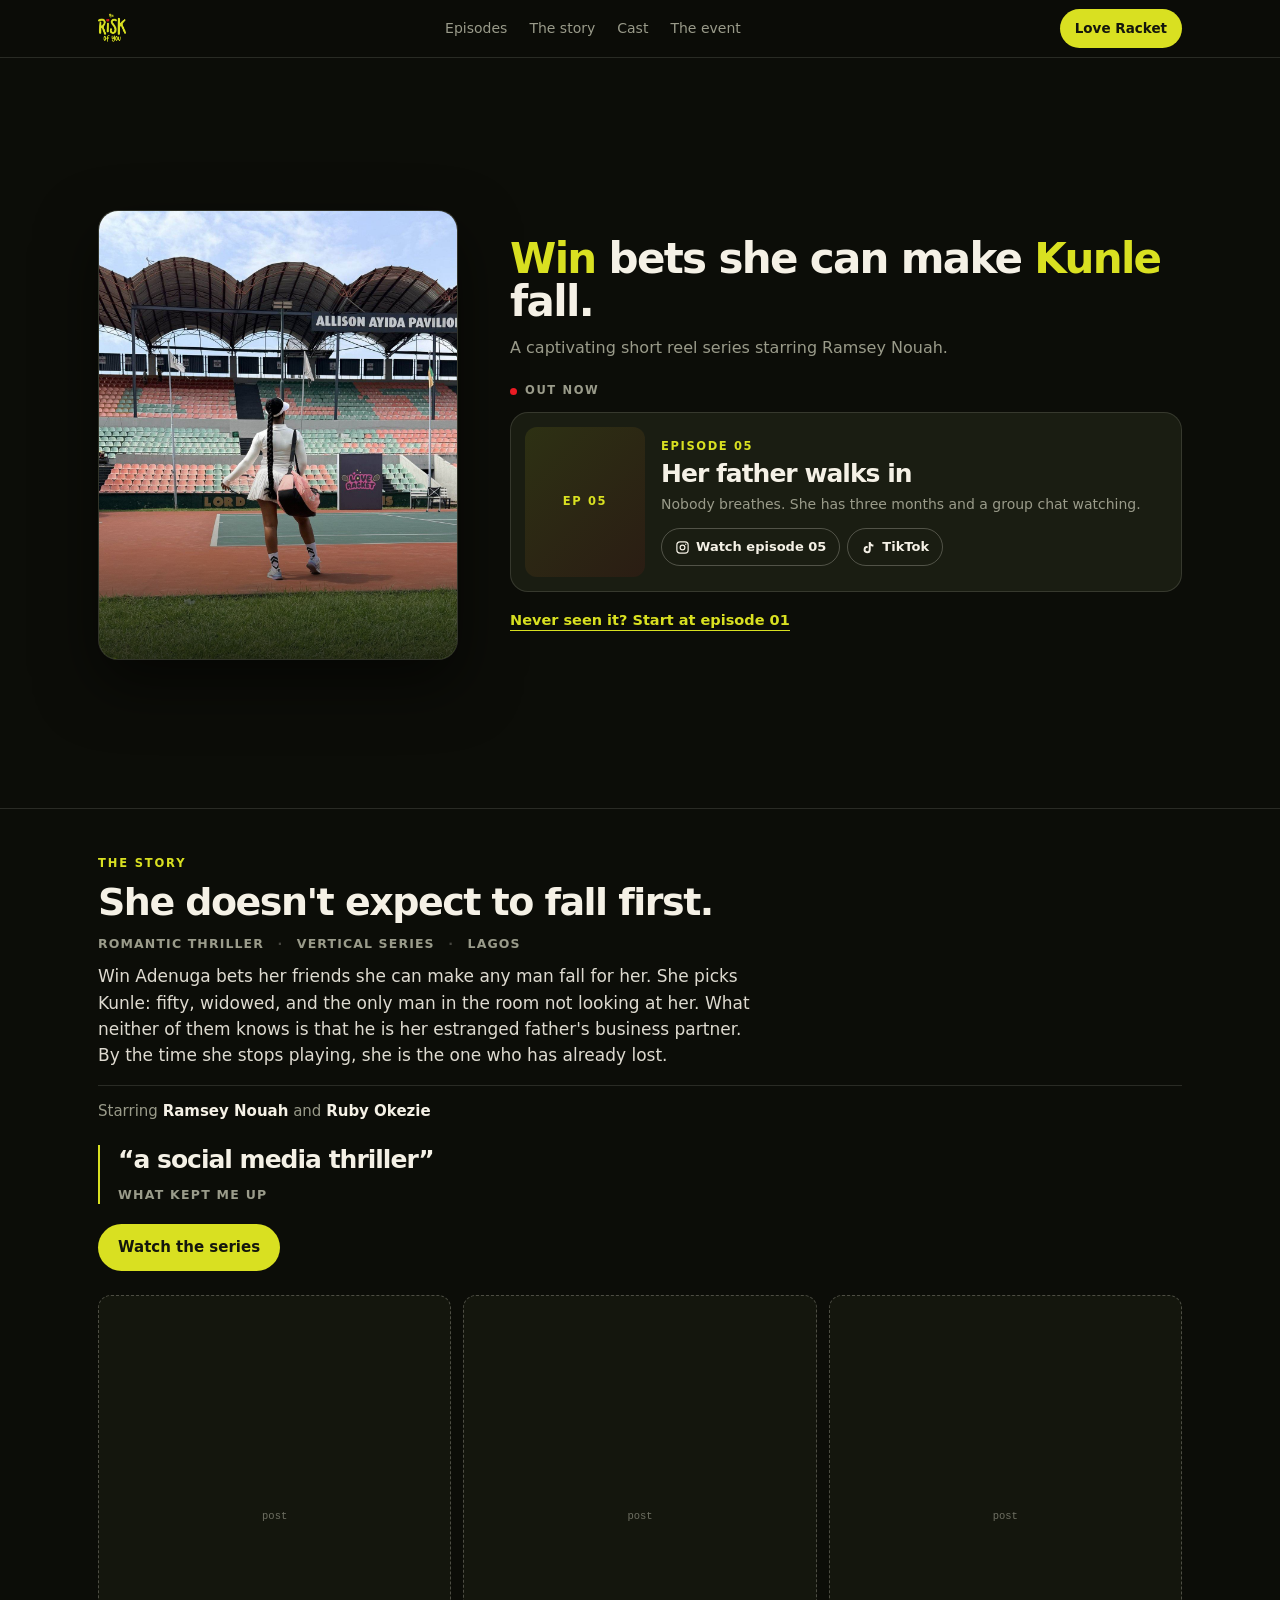
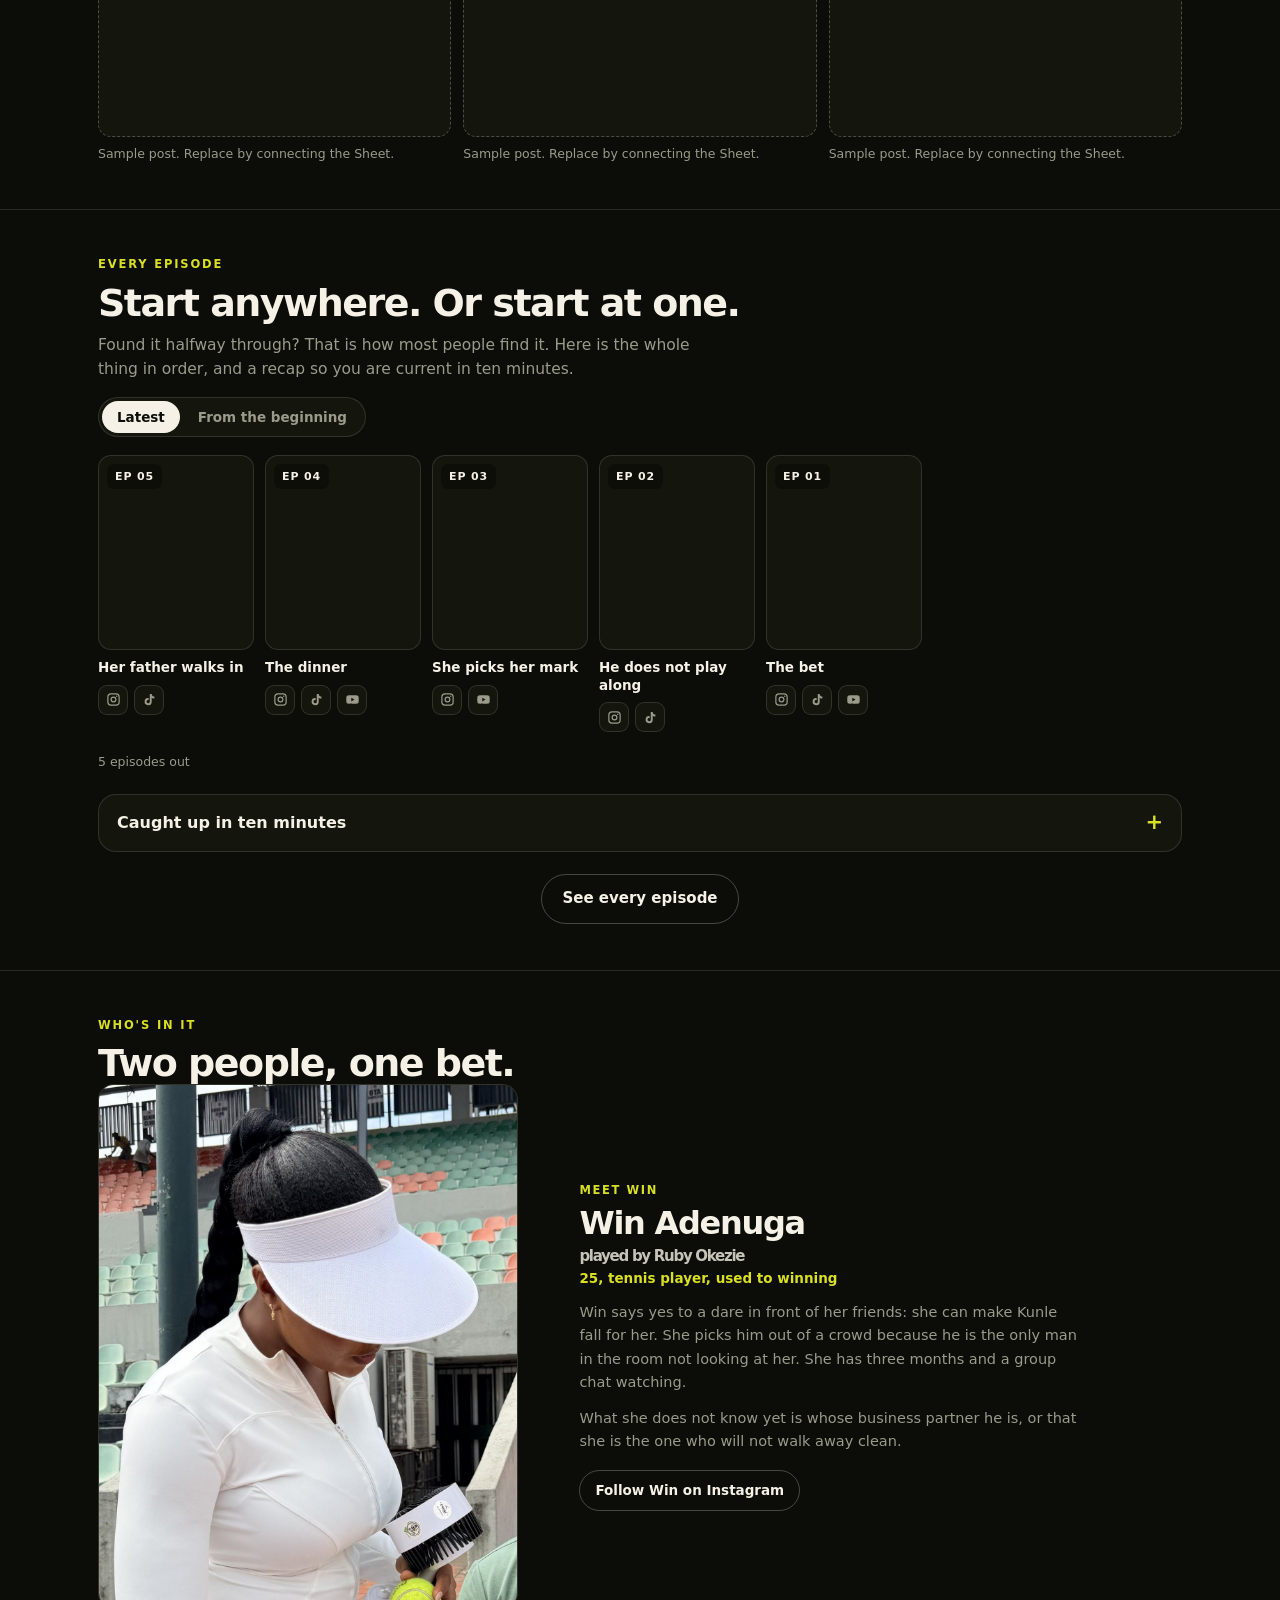
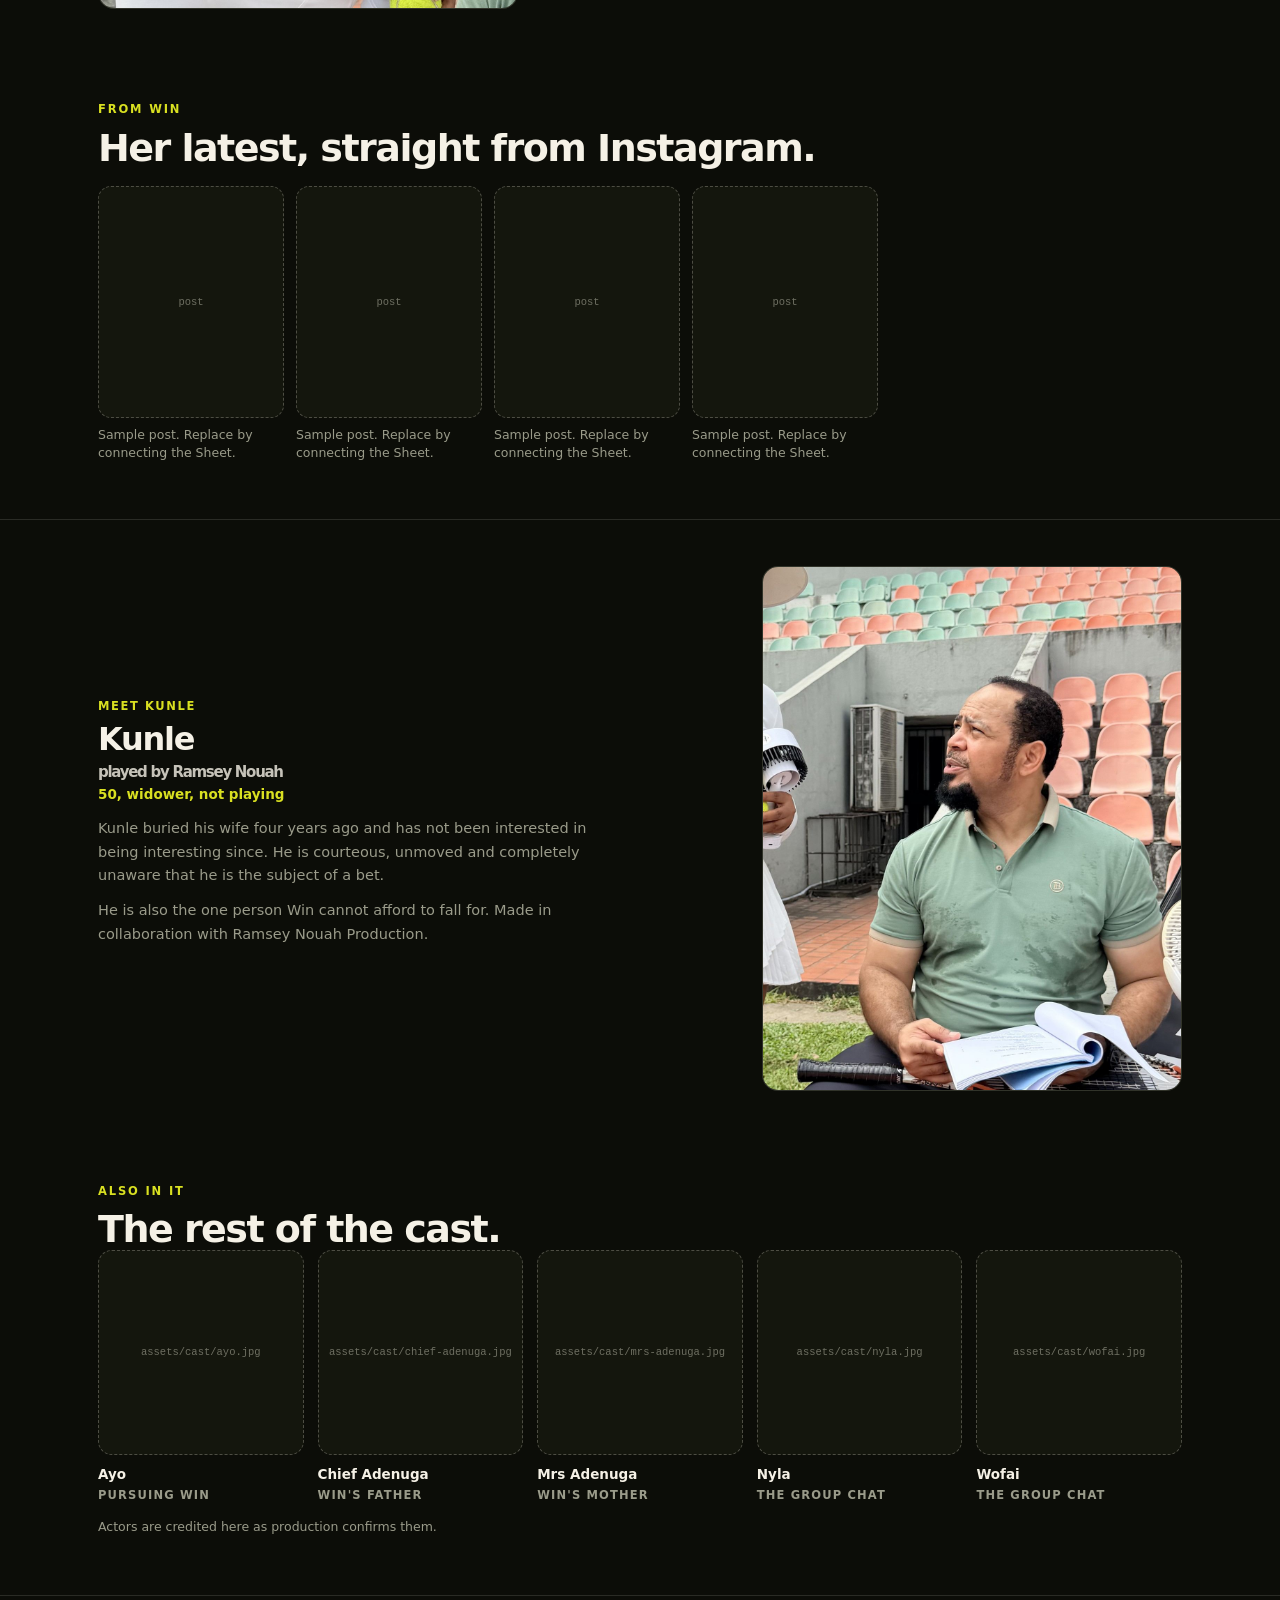
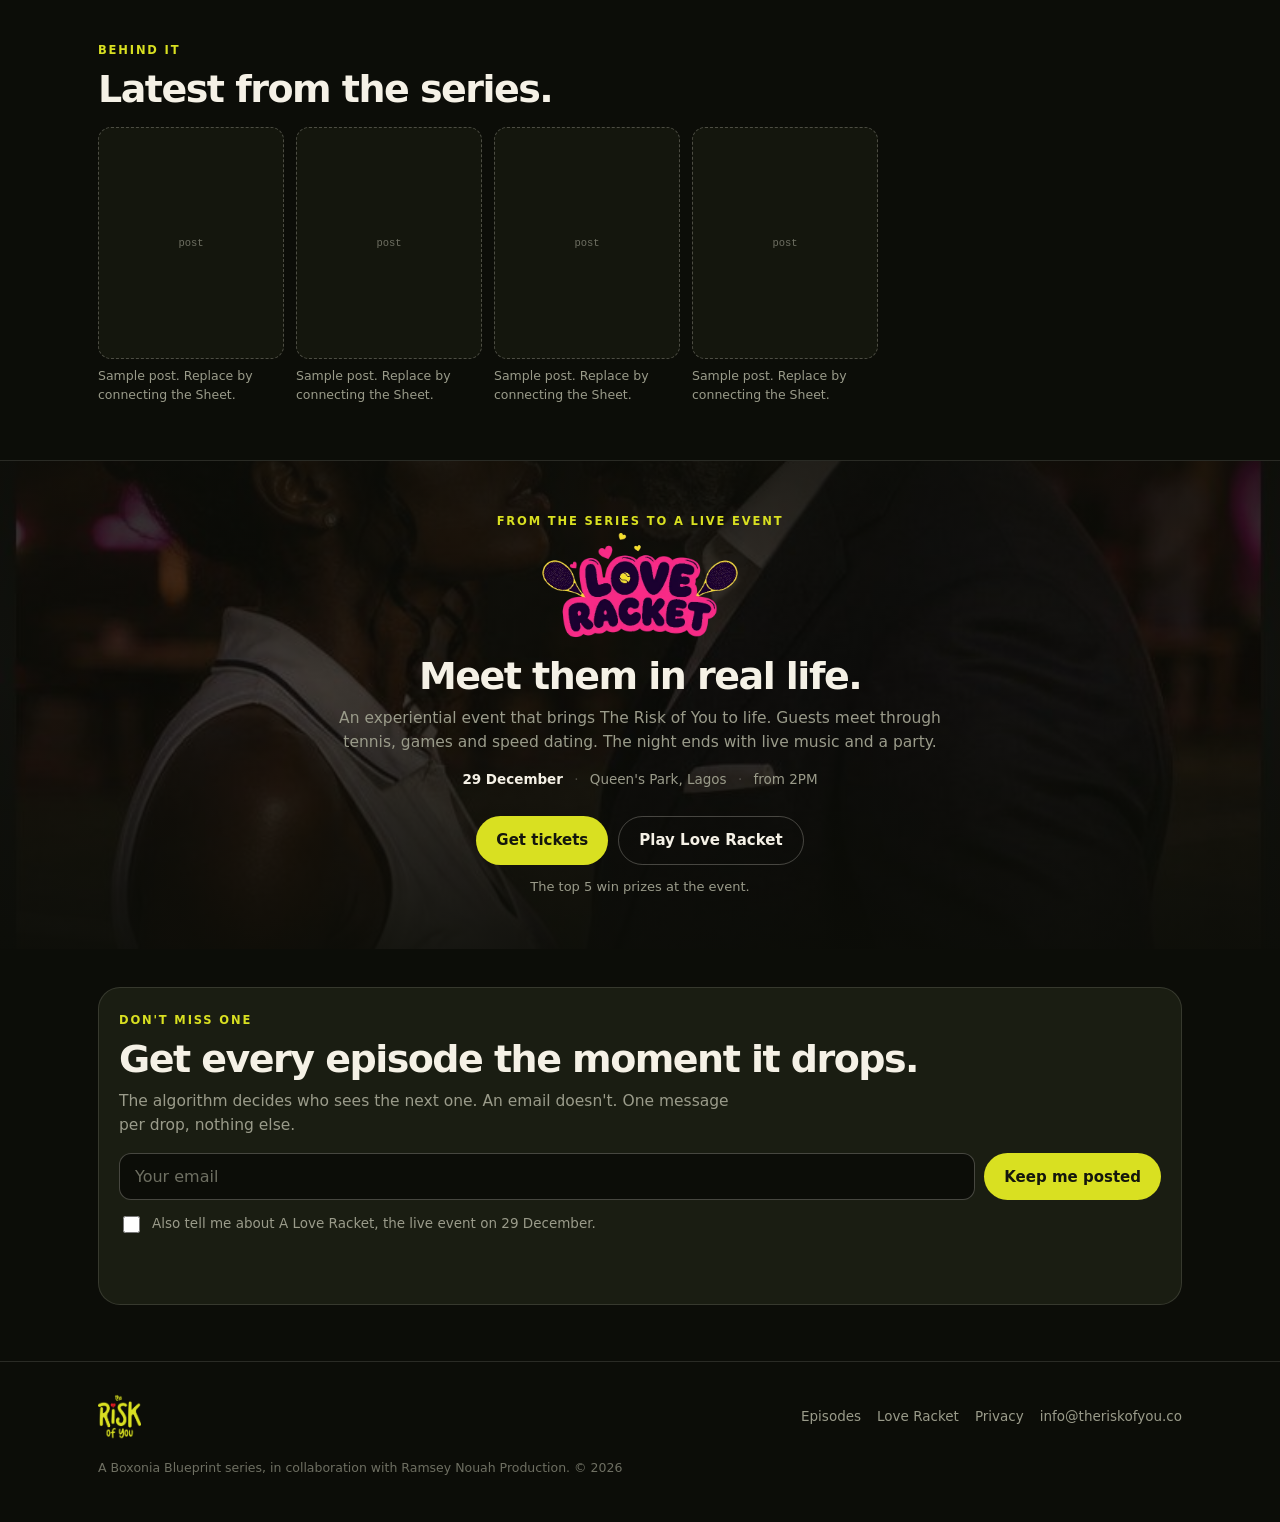
==== commit b366d209: "Update index.html" ====
--- a/index.html
+++ b/index.html
@@ -1,1469 +1,1630 @@
-<!DOCTYPE html>
-<html lang="en">
-<head>
-<meta charset="utf-8">
-<meta name="viewport" content="width=device-width,initial-scale=1,viewport-fit=cover">
-<title>The Risk of You | A vertical drama starring Ramsey Nouah</title>
-<meta name="description" content="A cinematic short reel series starring Ramsey Nouah. Win bets she can make Kunle fall. On TikTok, Instagram Reels, YouTube Shorts and Snapchat.">
-<meta name="theme-color" content="#0C0D08">
-<link rel="canonical" href="https://theriskofyou.co/">
-<meta property="og:type" content="video.tv_show">
-<meta property="og:url" content="https://theriskofyou.co/">
-<meta property="og:title" content="The Risk of You">
-<meta property="og:description" content="Win bets she can make Kunle fall. A cinematic short reel series starring Ramsey Nouah.">
-<meta property="og:image" content="https://theriskofyou.co/assets/og.jpg">
-<meta property="og:image:width" content="1200"><meta property="og:image:height" content="630">
-<meta name="twitter:card" content="summary_large_image">
-<link rel="icon" href="[data-uri]">
-<link rel="preconnect" href="https://fonts.googleapis.com">
-<link rel="preconnect" href="https://fonts.gstatic.com" crossorigin>
-<link href="https://fonts.googleapis.com/css2?family=Poppins:wght@400;500;600;700&family=Inter:wght@400;500;600;700&display=swap" rel="stylesheet">
-<style>
-/* The Risk of You.
-   Palette is lifted off the logo: acid lime with the red heart, on the deck's
-   cream. Dark base because the page is mostly episode covers and stills, and
-   covers only sing against black. */
-:root{
-  --bg:#0C0D08; --bg2:#14160D; --card:#1A1D12;
-  --line:rgba(245,241,230,.13); --line2:rgba(245,241,230,.25);
-  --ink:#F5F1E6; --muted:#9A9B8A;
-  --lime:#D9E021; --red:#ED1C24;
-  --wrap:1120px; --nav:58px;
-  --ep-w:156px;
-  /* ---- type ----
-     Two families and one weight live here, so changing the face is four
-     lines rather than a hunt through the file. Poppins is wide and very
-     circular, so it wants tighter tracking than a grotesque would. */
-  --disp:Poppins,system-ui,sans-serif;
-  --body:Inter,system-ui,-apple-system,"Segoe UI",Roboto,sans-serif;
-  --dw:700;
-  --dls:-.04em;
-}
-*{box-sizing:border-box}
-html{-webkit-text-size-adjust:100%}
-body{
-  margin:0; background:var(--bg); color:var(--ink);
-  font-family:var(--body);
-  font-size:16px; line-height:1.55; overflow-x:hidden;
-  -webkit-font-smoothing:antialiased;
-}
-img{max-width:100%; display:block}
-a{color:inherit}
-h1,h2,h3,.dsp{font-family:var(--disp); font-weight:var(--dw); letter-spacing:var(--dls); line-height:1.03; margin:0}
-.wrap{max-width:var(--wrap); margin:0 auto; padding-inline:max(18px,env(safe-area-inset-left,0px))}
-.sec{padding:46px 0; border-top:1px solid var(--line)}
-.sec.flush{border-top:0}
-.st{font-size:11.5px; font-weight:600; letter-spacing:.16em; text-transform:uppercase; color:var(--lime)}
-.sh{font-family:var(--disp); font-weight:var(--dw); font-size:clamp(25px,6vw,38px); letter-spacing:var(--dls); line-height:1.06; margin-top:9px}
-.sp{font-size:15.5px; color:var(--muted); margin:10px 0 0; max-width:62ch}
-.lede{font-size:17px; color:var(--ink); opacity:.9}
-
-/* ---------- buttons ---------- */
-.btn{
-  display:inline-flex; align-items:center; justify-content:center; gap:8px;
-  font-family:var(--body); font-size:15px; font-weight:600; text-decoration:none;
-  padding:12px 20px; border-radius:999px; border:0; cursor:pointer; white-space:nowrap;
-  background:var(--ink); color:var(--bg); transition:transform .12s ease, opacity .12s ease;
-}
-.btn:active{transform:translateY(1px)}
-.btn.lime{background:var(--lime); color:#14160D}
-.btn.ghost{background:transparent; color:var(--ink); border:1.5px solid var(--line2)}
-.btn.ghost:hover{border-color:var(--ink)}
-.btn.sm{font-size:13.5px; padding:9px 15px}
-.btn svg{width:17px; height:17px; flex:0 0 auto}
-
-/* ---------- nav ---------- */
-.nav{
-  position:sticky; top:0; z-index:60; height:var(--nav);
-  display:flex; align-items:center;
-  background:rgba(12,13,8,.82); backdrop-filter:blur(14px); -webkit-backdrop-filter:blur(14px);
-  border-bottom:1px solid var(--line);
-  padding-top:env(safe-area-inset-top,0px);
-}
-.nav .wrap{display:flex; align-items:center; justify-content:space-between; width:100%; gap:14px}
-.nav .brand{display:flex; align-items:center; gap:9px; text-decoration:none}
-.nav .brand img{height:30px; width:auto}
-.nav .lk{display:none; gap:22px; font-size:14px; font-weight:500}
-.nav .lk a{text-decoration:none; color:var(--muted)}
-.nav .lk a:hover{color:var(--ink)}
-@media (min-width:860px){ .nav .lk{display:flex} }
-
-/* ---------- hero ---------- */
-/* The hero has one job: the poster and the latest episode both visible
-   without scrolling, and the next section peeking below to say keep going.
-   Every measurement here was set against real viewports, not guessed. */
-.hero{position:relative; padding:14px 0 10px; overflow:hidden}
-.hero .wrap{position:relative; z-index:2}
-.hero h1{font-size:clamp(26px,6.4vw,42px); text-align:center; margin-top:16px}
-.hero h1 em{font-style:normal; color:var(--lime)}
-.hero .desc{text-align:center; color:var(--muted); font-size:16px; margin:12px auto 0; max-width:46ch}
-/* Credibility as one line of text rather than a row of pills. Set as a
-   paragraph, not flex, so it wraps like prose and never leaves a separator
-   stranded at the start of a line. */
-.tags{text-align:center; font-size:13.5px; font-weight:500; color:var(--muted);
-  margin:14px auto 0; max-width:44ch; line-height:1.75}
-.tags b{color:var(--ink); font-weight:600}
-.tags i{font-style:normal; color:var(--line2); margin:0 7px}
-
-/* the poster. This is the hero, which is why the logo above it is small. */
-.poster{width:min(300px,56vw); margin:0 auto; position:relative}
-.poster .fr{aspect-ratio:4/5; border-radius:20px; overflow:hidden; position:relative;
-  background:var(--bg2); border:1px solid var(--line); box-shadow:0 24px 60px rgba(0,0,0,.55)}
-.poster .fr img{position:absolute; inset:0; width:100%; height:100%; object-fit:cover}
-.poster .fr::after{content:""; position:absolute; inset:0; pointer-events:none;
-  background:linear-gradient(180deg,transparent 56%,rgba(12,13,8,.78))}
-.poster .cap{position:absolute; left:0; right:0; bottom:0; z-index:2; padding:18px 18px 20px; text-align:center}
-.poster .cap h1{font-size:clamp(23px,5.6vw,34px); text-shadow:0 2px 20px rgba(0,0,0,.6)}
-.poster .cap h1 em{font-style:normal; color:var(--lime)}
-.poster .cap p{font-size:13.5px; color:#D8D6C6; margin:9px 0 0; text-shadow:0 1px 12px rgba(0,0,0,.7)}
-
-/* the live episode, sitting in the hero rather than behind a scroll */
-.live{margin:18px auto 0; max-width:640px}
-.live .lbl{display:flex; align-items:center; justify-content:center; gap:8px; margin-bottom:12px}
-.live .lbl i{width:7px; height:7px; border-radius:50%; background:var(--red); animation:pl 1.9s infinite}
-@keyframes pl{0%,100%{opacity:1}50%{opacity:.28}}
-.live .lbl span{font-size:11.5px; font-weight:600; letter-spacing:.14em; text-transform:uppercase; color:var(--muted)}
-.lvcard{display:grid; grid-template-columns:minmax(0,120px) 1fr; gap:16px; align-items:center;
-  background:var(--card); border:1px solid var(--line); border-radius:18px; padding:14px}
-.lvcard .cv{aspect-ratio:4/5; border-radius:12px; overflow:hidden; position:relative; background:var(--bg2)}
-.lvcard .cv img{position:absolute; inset:0; width:100%; height:100%; object-fit:cover}
-.lvcard .ep{font-size:11.5px; font-weight:600; letter-spacing:.14em; text-transform:uppercase; color:var(--lime)}
-.lvcard h2{font-size:clamp(19px,4.6vw,25px); margin-top:5px}
-.lvcard p{font-size:14px; color:var(--muted); margin:7px 0 0}
-.watch{display:flex; flex-wrap:wrap; gap:7px; margin-top:13px}
-.watch a{
-  display:inline-flex; align-items:center; gap:6px; text-decoration:none;
-  font-size:13px; font-weight:600; padding:8px 13px; border-radius:999px;
-  border:1px solid var(--line2); color:var(--ink);
-}
-.watch a:hover{background:var(--ink); color:var(--bg); border-color:var(--ink)}
-.watch a svg{width:15px; height:15px}
-.hero .start{text-align:center; margin-top:16px}
-.hero .start a{font-size:14.5px; font-weight:600; color:var(--lime); text-decoration:none; border-bottom:1px solid currentColor; padding-bottom:2px}
-
-/* ---------- the counter ---------- */
-.ctr{margin-top:24px; border:1px solid var(--line); border-radius:16px; padding:16px 18px; background:var(--bg2)}
-.ctr .top{display:flex; align-items:baseline; justify-content:space-between; gap:12px; flex-wrap:wrap}
-.ctr b{font-family:var(--disp); font-size:clamp(26px,6.4vw,36px); font-weight:var(--dw); letter-spacing:-.03em; color:var(--lime)}
-.ctr .of{font-size:13px; color:var(--muted)}
-.ctr .bar{height:5px; border-radius:999px; background:rgba(245,241,230,.12); margin-top:11px; overflow:hidden}
-.ctr .bar i{display:block; height:100%; border-radius:999px; background:var(--lime); width:0; transition:width .9s ease}
-.ctr .note{font-size:12px; color:var(--muted); margin-top:9px}
-
-/* ---------- episode rail ---------- */
-.tabs{display:inline-flex; gap:3px; background:var(--bg2); border:1px solid var(--line); border-radius:999px; padding:3px; margin-top:16px}
-.tabs button{
-  font-family:var(--body); font-size:13.5px; font-weight:600; color:var(--muted);
-  background:transparent; border:0; border-radius:999px; padding:8px 15px; cursor:pointer;
-}
-.tabs button[aria-selected="true"]{background:var(--ink); color:var(--bg)}
-.rail{display:flex; gap:11px; overflow-x:auto; scroll-snap-type:x mandatory; margin-top:18px;
-  padding-bottom:8px; -webkit-overflow-scrolling:touch; scrollbar-width:none}
-.rail::-webkit-scrollbar{display:none}
-.rail .epc{flex:0 0 var(--ep-w); scroll-snap-align:start}
-.grid{display:grid; grid-template-columns:repeat(auto-fill,minmax(150px,1fr)); gap:13px; margin-top:18px}
-/* The card is an <article> now, because the platform icons inside it are
-   links of their own and an anchor cannot contain an anchor. .hit is the
-   cover-and-title tap target that used to be the card itself. */
-.epc{display:block}
-.epc .hit{text-decoration:none; display:block; color:inherit}
-.epc .cv{aspect-ratio:4/5; border-radius:13px; overflow:hidden; position:relative; background:var(--bg2); border:1px solid var(--line)}
-.epc .cv img{position:absolute; inset:0; width:100%; height:100%; object-fit:cover; transition:transform .3s ease}
-.epc:hover .cv img{transform:scale(1.04)}
-.epc .n{position:absolute; left:8px; top:8px; z-index:2; font-size:11px; font-weight:700; letter-spacing:.08em;
-  background:rgba(12,13,8,.78); color:var(--ink); padding:4px 8px; border-radius:7px; backdrop-filter:blur(6px)}
-.epc .dur{position:absolute; right:8px; bottom:8px; z-index:2; font-size:11px; font-weight:600;
-  background:rgba(12,13,8,.78); color:var(--ink); padding:3px 7px; border-radius:6px}
-.epc .ti{font-size:13.5px; font-weight:600; margin-top:9px; line-height:1.3}
-.epc .mt{font-size:11.5px; color:var(--muted); margin-top:3px}
-.epc.soon .cv{display:grid; place-items:center; border-style:dashed}
-.epc.soon .cv span{font-size:12px; color:var(--muted); letter-spacing:.1em; text-transform:uppercase}
-/* an episode whose link is in but whose details have not been pulled yet.
-   It is tappable and goes to the post. Only the artwork is missing. */
-.epc.wait .cv, .lvcard .cv{background:
-  linear-gradient(135deg,rgba(217,224,33,.10),rgba(237,28,36,.08))}
-.cv .ld{position:absolute; inset:0; display:grid; place-items:center; z-index:1;
-  font-size:11.5px; font-weight:600; letter-spacing:.14em; text-transform:uppercase; color:var(--lime)}
-.epc.seen .cv::after{content:""; position:absolute; inset:0; background:rgba(12,13,8,.52)}
-.epc.seen .ti{color:var(--muted)}
-.more{display:flex; justify-content:center; margin-top:22px}
-.railnote{font-size:12.5px; color:var(--muted); margin-top:12px}
-
-/* ---------- recap ---------- */
-.recap{margin-top:22px; border:1px solid var(--line); border-radius:18px; background:var(--bg2); overflow:hidden}
-.recap > summary{
-  list-style:none; cursor:pointer; padding:16px 18px; display:flex; align-items:center;
-  justify-content:space-between; gap:14px; font-weight:700; font-size:16px;
-}
-.recap > summary::-webkit-details-marker{display:none}
-.recap > summary::after{content:"+"; color:var(--lime); font-size:21px; line-height:1}
-.recap[open] > summary::after{content:"\2212"}
-.recap ol{margin:0; padding:0 18px 18px 36px}
-.recap li{font-size:14.5px; color:var(--muted); margin-bottom:9px; line-height:1.5}
-.recap li b{color:var(--ink); font-weight:600}
-.recap li::marker{color:var(--lime); font-weight:700}
-
-/* ---------- story ---------- */
-.stills{display:grid; grid-template-columns:repeat(3,1fr); gap:10px; margin-top:20px}
-.stl .im{aspect-ratio:4/5; border-radius:14px; overflow:hidden; position:relative; background:var(--bg2); border:1px solid var(--line)}
-.stl .im img{position:absolute; inset:0; width:100%; height:100%; object-fit:cover}
-.stl p{font-size:13.5px; color:var(--muted); margin:10px 0 0; line-height:1.45}
-.nums{display:grid; grid-template-columns:repeat(4,1fr); gap:0; margin-top:26px; border:1px solid var(--line); border-radius:16px; overflow:hidden}
-.nums div{padding:16px 10px; text-align:center; border-right:1px solid var(--line)}
-.nums div:last-child{border-right:0}
-.nums b{display:block; font-family:var(--disp); font-size:clamp(20px,5vw,30px); font-weight:var(--dw); letter-spacing:-.02em; color:var(--lime)}
-.nums span{display:block; font-size:10.5px; font-weight:600; letter-spacing:.1em; text-transform:uppercase; color:var(--muted); margin-top:6px}
-@media (max-width:560px){ .nums{grid-template-columns:repeat(2,1fr)} .nums div:nth-child(2){border-right:0} .nums div:nth-child(-n+2){border-bottom:1px solid var(--line)} }
-
-/* ---------- cast ---------- */
-.lead{display:grid; grid-template-columns:132px 1fr; gap:16px; align-items:center; margin-top:20px;
-  background:var(--card); border:1px solid var(--line); border-radius:18px; padding:14px}
-.lead .ph{aspect-ratio:3/4; border-radius:13px; overflow:hidden; position:relative; background:var(--bg2)}
-.lead .ph img{position:absolute; inset:0; width:100%; height:100%; object-fit:cover; object-position:50% 16%}
-.lead .nm{font-family:var(--disp); font-size:23px; font-weight:var(--dw); letter-spacing:-.02em}
-.lead .rl{font-size:11.5px; font-weight:600; letter-spacing:.12em; text-transform:uppercase; color:var(--lime); margin-top:4px}
-.lead p{font-size:14px; color:var(--muted); margin:9px 0 0}
-.cast{display:grid; grid-template-columns:repeat(auto-fill,minmax(132px,1fr)); gap:12px; margin-top:13px}
-.mem .ph{aspect-ratio:4/5; border-radius:14px; overflow:hidden; position:relative; background:var(--bg2); border:1px solid var(--line)}
-.mem .ph img{position:absolute; inset:0; width:100%; height:100%; object-fit:cover}
-.mem .nm{font-size:15px; font-weight:700; margin-top:8px}
-.mem .rl{font-size:11px; font-weight:600; letter-spacing:.1em; text-transform:uppercase; color:var(--lime); margin-top:2px}
-
-/* ---------- love racket band ---------- */
-.lr{position:relative; border-top:1px solid var(--line); overflow:hidden}
-.lr .bgim{position:absolute; inset:0}
-.lr .bgim img{width:100%; height:100%; object-fit:cover; object-position:50% 42%}
-.lr .bgim::after{content:""; position:absolute; inset:0;
-  background:linear-gradient(180deg,rgba(12,13,8,.88),rgba(12,13,8,.72) 45%,rgba(12,13,8,.94))}
-.lr .wrap{position:relative; z-index:2; padding-block:52px; text-align:center}
-.lr img.mark{width:min(200px,48vw); margin:0 auto 16px}
-.lr .sh{margin-top:0}
-.lr .btn{margin-top:20px}
-
-/* ---------- newsletter ---------- */
-.news{background:var(--card); border:1px solid var(--line); border-radius:22px; padding:24px 20px}
-.news form{display:flex; gap:9px; margin-top:16px; flex-wrap:wrap}
-.news input[type=email]{
-  flex:1 1 220px; min-width:0; font-family:var(--body);
-  font-size:16px;              /* 16px so Safari on iPhone never zooms on focus */
-  padding:13px 15px; border-radius:12px; border:1px solid var(--line2);
-  background:var(--bg); color:var(--ink);
-}
-.news input[type=email]::placeholder{color:#6E6F62}
-.news input[type=email]:focus{outline:2px solid var(--lime); outline-offset:1px; border-color:transparent}
-.chk{display:flex; gap:9px; align-items:flex-start; margin-top:13px; font-size:13.5px; color:var(--muted); cursor:pointer}
-.chk input{margin-top:3px; width:17px; height:17px; accent-color:var(--lime); flex:0 0 auto}
-.fmsg{font-size:13.5px; margin-top:11px; min-height:19px}
-.fmsg.err{color:#FF8A8A}
-.fmsg.ok{color:var(--lime)}
-
-/* ---------- partners ---------- */
-.aud{display:grid; grid-template-columns:1fr; gap:12px; margin-top:20px}
-@media (min-width:720px){ .aud{grid-template-columns:1fr 1fr} }
-.aud div{border:1px solid var(--line); border-radius:18px; padding:18px; background:var(--bg2)}
-.aud .k{font-family:var(--disp); font-size:26px; font-weight:var(--dw); color:var(--lime); letter-spacing:-.02em}
-.aud .w{font-size:11.5px; font-weight:600; letter-spacing:.12em; text-transform:uppercase; color:var(--muted); margin-top:3px}
-.aud ul{margin:12px 0 0; padding-left:18px}
-.aud li{font-size:14px; color:var(--muted); margin-bottom:5px}
-.aud li::marker{color:var(--lime)}
-
-/* ---------- footer ---------- */
-footer{border-top:1px solid var(--line); padding:32px 0 calc(32px + env(safe-area-inset-bottom,0px)); margin-top:10px}
-footer .row{display:flex; flex-wrap:wrap; gap:16px; justify-content:space-between; align-items:center}
-footer img.fl{height:46px; width:auto}
-footer .ln{display:flex; flex-wrap:wrap; gap:16px; font-size:13.5px}
-footer .ln a{color:var(--muted); text-decoration:none}
-footer .ln a:hover{color:var(--ink)}
-footer .cp{font-size:12.5px; color:#6E6F62; margin-top:18px}
-.soc{display:flex; gap:9px}
-.soc a{width:35px; height:35px; border-radius:50%; border:1px solid var(--line2); display:grid; place-items:center; color:var(--muted)}
-.soc a:hover{color:var(--ink); border-color:var(--ink)}
-.soc svg{width:16px; height:16px}
-
-/* ---------- modal ---------- */
-.layer{position:fixed; inset:0; z-index:90; display:none; place-items:center; padding:20px;
-  background:rgba(6,7,4,.74); backdrop-filter:blur(5px)}
-.layer.on{display:grid}
-.layer .box{background:var(--card); border:1px solid var(--line); border-radius:22px; padding:28px 24px;
-  max-width:400px; width:100%; text-align:center; position:relative}
-.layer .ic{width:52px; height:52px; border-radius:50%; background:var(--lime); display:grid; place-items:center; margin:0 auto 14px}
-.layer h3{font-size:23px}
-.layer p{font-size:14.5px; color:var(--muted); margin:9px 0 18px}
-.layer .x{position:absolute; top:11px; right:13px; background:none; border:0; color:var(--muted); font-size:13px; cursor:pointer}
-
-/* ---------- the slot pattern, same as Love Racket ----------
-   Any element with data-slot draws a labelled dashed box naming the file it
-   wants, and fills itself the moment that file exists. */
-[data-slot]{position:relative}
-[data-slot].empty{border:1px dashed var(--line2) !important; background:var(--bg2) !important}
-[data-slot].empty > img{display:none}
-[data-slot].empty::after{
-  content:attr(data-slot); position:absolute; inset:0; display:grid; place-items:center;
-  font-family:ui-monospace,SFMono-Regular,Menlo,monospace; font-size:10.5px; color:#6E6F62;
-  text-align:center; padding:8px; word-break:break-all; line-height:1.4;
-}
-
-/* ---------- misc ---------- */
-.backlink{display:inline-flex; align-items:center; gap:6px; font-size:13.5px; font-weight:600; color:var(--muted); text-decoration:none; margin-bottom:16px}
-.backlink:hover{color:var(--ink)}
-.prose p{font-size:15px; color:var(--muted); margin:0 0 14px; max-width:68ch}
-.prose h2{font-size:19px; margin:26px 0 9px}
-.prose a{color:var(--lime)}
-.center{text-align:center}
-.hidden{display:none !important}
-@media (prefers-reduced-motion:reduce){ *{animation:none !important; transition:none !important} }
-
-/* ── the trailer week ──────────────────────────────────────────────
-   What the hero shows between the trailer dropping and the first
-   episode. Fed from the Settings tab, so it appears and disappears
-   without anyone touching this file. */
-.trailer{background:var(--card); border:1px solid var(--line); border-radius:18px; padding:12px}
-.tfr{position:relative; aspect-ratio:16/9; border-radius:12px; overflow:hidden; background:#000}
-.tfr iframe{position:absolute; inset:0; width:100%; height:100%; border:0}
-/* the fallback for a trailer that is not a YouTube link */
-.tfr.link{display:grid; place-items:center; text-decoration:none; color:var(--ink);
-  background:linear-gradient(135deg,rgba(217,224,33,.16),rgba(237,28,36,.12))}
-.tfr.link .pl{width:58px; height:58px; border-radius:50%; background:var(--lime); display:block; position:relative}
-.tfr.link .pl::after{content:""; position:absolute; left:52%; top:50%; transform:translate(-50%,-50%);
-  border-left:17px solid #14160D; border-top:11px solid transparent; border-bottom:11px solid transparent}
-.tfr.link .lb{position:absolute; bottom:14px; left:0; right:0; text-align:center;
-  font-size:13px; font-weight:600; letter-spacing:.06em; text-transform:uppercase; color:var(--ink)}
-.tfr.link:hover .pl{transform:scale(1.06)}
-.trailer .tm{padding:13px 4px 3px; text-align:center}
-.trailer .an{font-size:14.5px; color:var(--ink); margin:0}
-.trailer .cd{font-size:12px; font-weight:600; letter-spacing:.13em; text-transform:uppercase;
-  color:var(--lime); margin:7px 0 0}
-
-/* ======================================================================
-   WATCH-ON ICONS, THE TWO LEADS, SUPPORTING CAST AND THE POST RAILS
-   Added for the per-platform episode links and the Instagram galleries.
-   ====================================================================== */
-
-/* ---------- the per-episode platform icons ---------- */
-/* One icon per platform that has a link in the sheet. An empty cell draws
-   nothing, so the row is never a dead end. */
-.plats{display:flex; gap:6px; margin-top:8px; flex-wrap:wrap}
-.plats a{
-  width:30px; height:30px; display:grid; place-items:center; border-radius:9px;
-  border:1px solid var(--line); background:var(--bg2); color:var(--muted);
-  transition:color .15s ease, background .15s ease, border-color .15s ease;
-}
-.plats a svg{width:15px; height:15px}
-.plats a:hover{color:#14160D; background:var(--lime); border-color:var(--lime)}
-.epc.seen .plats a{opacity:.72}
-
-/* ---------- meet Win, meet Kunle ---------- */
-.meet{display:grid; gap:18px; align-items:center}
-/* width:100% matters. The only child is an absolutely positioned <img>, so
-   the box has no intrinsic width; left to shrink-to-fit it collapses to
-   nothing and the portrait disappears. */
-.meet .ph{
-  aspect-ratio:4/5; border-radius:16px; overflow:hidden; position:relative;
-  background:var(--bg2); border:1px solid var(--line);
-  width:100%; max-width:420px;
-}
-.meet .ph img{position:absolute; inset:0; width:100%; height:100%; object-fit:cover}
-.meet .kick{
-  font-size:11.5px; font-weight:700; letter-spacing:.14em; text-transform:uppercase;
-  color:var(--lime); margin-bottom:7px;
-}
-.meet h3{font-family:var(--disp); font-size:27px; font-weight:var(--dw); margin:0 0 4px; line-height:1.1}
-/* The actor credit under the character name. Readable, not a footnote: the
-   names are the draw, even though the section introduces the characters. */
-.meet h3 .as{
-  font-family:var(--body); font-size:15px; font-weight:600;
-  color:var(--ink); opacity:.8; display:block; margin-top:6px;
-}
-.meet .rl{font-size:13.5px; color:var(--lime); font-weight:600; margin-bottom:12px}
-.meet .tx p{font-size:14.5px; color:var(--muted); line-height:1.62; margin:0 0 12px; max-width:54ch}
-.meet .tx .btn{margin-top:4px}
-@media (min-width:760px){
-  .meet{grid-template-columns:minmax(0,.85fr) minmax(0,1.15fr); gap:36px}
-  .meet h3{font-size:32px}
-  /* Kunle's portrait sits on the other side, so the page alternates instead
-     of reading as two identical rows. */
-  /* The columns flip with the content, so the text keeps the wider side and
-     both sections read at the same measure. */
-  .meet.rev{grid-template-columns:minmax(0,1.15fr) minmax(0,.85fr)}
-  .meet.rev .ph{order:2; justify-self:end}
-  .meet.rev .tx{order:1}
-}
-
-/* ---------- supporting cast ---------- */
-/* auto-fit, not a fixed count: there are five characters today and deleting
-   or adding one should not leave an orphan in the last row. */
-.supp{display:grid; grid-template-columns:repeat(2,minmax(0,1fr)); gap:14px}
-@media (min-width:620px){ .supp{grid-template-columns:repeat(auto-fit,minmax(145px,1fr))} }
-.supp .mem .ph{
-  aspect-ratio:1/1; border-radius:14px; overflow:hidden; position:relative;
-  background:var(--bg2); border:1px solid var(--line);
-}
-.supp .mem .ph img{position:absolute; inset:0; width:100%; height:100%; object-fit:cover}
-.supp .mem .nm{font-size:13.5px; font-weight:700; margin-top:9px}
-.supp .mem .nm .as{display:block; font-size:11.5px; font-weight:500; opacity:.8; margin-top:2px}
-.supp .mem .rl{font-size:11.5px; color:var(--muted); margin-top:2px}
-
-/* ---------- latest posts rails ---------- */
-/* Horizontal and swipeable on a phone, which is where nearly all of this
-   traffic is. The scrollbar is hidden but the rail still scrolls. */
-.fdrail{
-  display:flex; gap:12px; overflow-x:auto; scroll-snap-type:x mandatory;
-  -webkit-overflow-scrolling:touch; padding:2px 0 10px; margin-top:16px;
-  scrollbar-width:none;
-}
-.fdrail::-webkit-scrollbar{display:none}
-.fd{
-  flex:0 0 164px; scroll-snap-align:start; text-decoration:none; color:inherit;
-}
-.fd .im{
-  aspect-ratio:4/5; border-radius:13px; overflow:hidden; position:relative;
-  background:var(--bg2); border:1px solid var(--line);
-}
-.fd .im img{position:absolute; inset:0; width:100%; height:100%; object-fit:cover; transition:transform .3s ease}
-.fd:hover .im img{transform:scale(1.04)}
-.fd p{
-  font-size:12.5px; color:var(--muted); line-height:1.45; margin:8px 0 0;
-  display:-webkit-box; -webkit-line-clamp:2; -webkit-box-orient:vertical; overflow:hidden;
-}
-.fd .dt{display:block; font-size:11px; color:#6E6F62; margin-top:4px}
-@media (min-width:760px){ .fd{flex:0 0 186px} }
-
-/* ---------- the button row on the Love Racket strip ---------- */
-.acts{display:flex; gap:10px; justify-content:center; flex-wrap:wrap; margin-top:4px}
-/* The game button carries a second line, so it stacks rather than sitting on
-   one row like the others. */
-.btn.lr-play{flex-direction:column; gap:1px; padding:9px 20px; line-height:1.25}
-.btn.lr-play b{font-size:15px; font-weight:600}
-.btn.lr-play i{font-size:11.5px; font-style:normal; font-weight:500; color:var(--muted)}
-
-
-/* ---------- wide hero: poster beside the words ----------
-   Stacked, a 4:5 poster plus a headline plus the episode card runs past
-   800px of viewport on a laptop, so the episode ends up below the fold. Side
-   by side the row is only as tall as the poster and everything clears. */
-@media (min-width:860px){
-  /* Fill the screen and stop 90px short, so exactly one strip of the next
-     section shows. Without the min-height the row is only as tall as the
-     poster and a third of the next section sits in view, which reads as a
-     layout accident rather than an invitation to scroll. */
-  .hero{min-height:calc(100svh - 150px); display:flex; align-items:center}
-  .hero .wrap{
-    width:100%;
-    display:grid; grid-template-columns:minmax(0,360px) minmax(0,1fr);
-    gap:52px; align-items:center;
-  }
-  .hero .poster{width:100%; max-width:360px; margin:0}
-  .hero h1{text-align:left; margin-top:0}
-  .hero .desc{text-align:left; margin-left:0; margin-right:0}
-  .hero .live{margin:22px 0 0; max-width:none}
-  .hero .live .lbl{justify-content:flex-start}
-  .hero .start{text-align:left}
-}
-
-</style>
-<script>window.TROY_BASE = '';</script>
-<script>
-/* The Risk of You config.
-   This is the only file you edit to take the site live. Everything that was
-   an open question when this was built is a value in here, so answering one
-   is a one line change and never a rebuild.
-   Names mirror CFG in Code.gs so the two read side by side. */
-window.TROY_CONFIG = {
-
-  /* ---- the one required value ----
-     Paste the Apps Script web app URL here. Until you do, the episode rail
-     falls back to EPISODES_FALLBACK below and the newsletter form says so
-     rather than pretending to work. */
-  API_URL: '',
-
-  /* ---- where to watch. Empty hides that button everywhere on the site ----
-     These are the channel pages. Per episode links come from the Sheet. */
-  WATCH: {
-    tiktok:    '',   // https://www.tiktok.com/@...
-    instagram: '',   // https://www.instagram.com/...
-    youtube:   '',   // https://www.youtube.com/@...
-    snapchat:  ''    // https://www.snapchat.com/add/...
-  },
-
-  /* ---- links ---- */
-  LR_URL: 'https://loveracket.co/?utm_source=troy&utm_medium=site&utm_campaign=cross',
-  /* The game lives on its own page over there, so this drops the visitor
-     straight onto it instead of the homepage. Change the path only if the
-     Love Racket site moves the game. */
-  LR_PLAY_URL: 'https://loveracket.co/play/?utm_source=troy&utm_medium=site&utm_campaign=game',
-
-  /* ---- the two leads ----
-     Only the Instagram URLs live here. The names, roles and bios are written
-     into index.html, so copy edits happen where you can read them in context.
-     An empty value hides that Follow button rather than linking nowhere.
-     The handle that the latest posts rail pulls from is a different setting:
-     that one is "Win instagram" on the Settings tab of the Sheet. */
-  CAST: {
-    win:   { instagram: 'https://www.instagram.com/win.darling_/' },
-    kunle: { instagram: '' }    // https://www.instagram.com/...
-  },
-
-  /* ---- the series. Must match CFG in Code.gs ---- */
-  /* The episode count and the launch date deliberately do not live here.
-     Both have moved more than once, and a number in a config file ends up
-     contradicting the sheet. The launch date comes from the Settings tab,
-     and the site never states a total. */
-  SERIES: {
-    target: 70000000,                        // the 70M views in the deck
-    email:  'info@theriskofyou.co'
-  },
-
-  /* ---- the view counter ----
-     false until the number flatters us. Flip to true and it appears in the
-     hero and in the story strip, reading the live total from the Sheet. */
-  SHOW_VIEWS: false,
-
-  /* ---- the partner block. false hides the whole section ---- */
-  SHOW_PARTNERS: false,
-  PARTNER_EMAIL: '',          // who sponsorship enquiries go to
-
-  /* ---- tracking ---- */
-  GTM_ID: '',     // The Risk of You container. Empty = none loads
-  PIXEL_FROM_PAGE: false,     // false = GTM fires the Meta events off the dataLayer
-
-  /* ---- social, shown in the footer. Empty hides that icon ---- */
-  SOCIAL: { instagram: '', tiktok: '', x: '' },
-
-  /* ---- internal ---- */
-  POLL_MS: 60000,             // how often the episode rail refreshes
-  PER_PAGE: 12,               // episodes per "load more" on the archive
-
-  /* ---- PREVIEW CONTENT ----
-     Everything below is shown ONLY while API_URL above is empty. It exists so
-     the page can be opened and judged before the Sheet is connected. The
-     moment you paste the web app URL into API_URL, every one of these rows is
-     ignored and the live Sheet takes over. You do not have to delete them.
-     The captions are deliberately obvious placeholders. */
-  EPISODES_FALLBACK: [
-    { n: 1, title: 'The bet', live: true,
-      links: { instagram: '#', tiktok: '#', youtube: '#' } },
-    { n: 2, title: 'He does not play along', live: true,
-      links: { instagram: '#', tiktok: '#' } },
-    { n: 3, title: 'She picks her mark', live: true,
-      links: { instagram: '#', youtube: '#' } },
-    { n: 4, title: 'The dinner', live: true,
-      links: { instagram: '#', tiktok: '#', youtube: '#' } },
-    { n: 5, title: 'Her father walks in', live: true,
-      blurb: 'Nobody breathes. She has three months and a group chat watching.',
-      links: { instagram: '#', tiktok: '#' } }
-  ],
-
-  FEED_FALLBACK: [
-    { source: 'Win', at: '', caption: 'Sample post. Replace by connecting the Sheet.', image: '', link: '#' },
-    { source: 'Win', at: '', caption: 'Sample post. Replace by connecting the Sheet.', image: '', link: '#' },
-    { source: 'Win', at: '', caption: 'Sample post. Replace by connecting the Sheet.', image: '', link: '#' },
-    { source: 'Win', at: '', caption: 'Sample post. Replace by connecting the Sheet.', image: '', link: '#' },
-    { source: 'Series', at: '', caption: 'Sample post. Replace by connecting the Sheet.', image: '', link: '#' },
-    { source: 'Series', at: '', caption: 'Sample post. Replace by connecting the Sheet.', image: '', link: '#' },
-    { source: 'Series', at: '', caption: 'Sample post. Replace by connecting the Sheet.', image: '', link: '#' },
-    { source: 'Series', at: '', caption: 'Sample post. Replace by connecting the Sheet.', image: '', link: '#' }
-  ],
-
-  LOGO: '[data-uri]'
-};
-
-/* Loads the GTM container from GTM_ID above. This file sits in the <head> of
-   every page, so the container loads early. dataLayer is created here first,
-   so nothing pushed later is lost. */
-(function (w, d, i) {
-  w.dataLayer = w.dataLayer || [];
-  if (!i) return;
-  w.dataLayer.push({ 'gtm.start': Date.now(), event: 'gtm.js' });
-  var f = d.getElementsByTagName('script')[0], j = d.createElement('script');
-  j.async = true;
-  j.src = 'https://www.googletagmanager.com/gtm.js?id=' + i;
-  f.parentNode.insertBefore(j, f);
-})(window, document, window.TROY_CONFIG.GTM_ID);
-
-</script>
-</head>
-<body>
-
-<header class="nav" id="nav"></header>
-
-<main>
-
-  <!-- HERO -->
-  <section class="hero">
-    <!-- No wordmark here. The nav already carries the logo and the poster is
-         the hero, so a third one was just pushing the episode below the fold.
-         The .col wrapper is what lets the poster sit beside the words on a
-         wide screen, which is the only way the episode card clears the fold
-         on a laptop. -->
-    <div class="wrap">
-      <div class="poster">
-        <div class="fr" data-slot="[data-uri]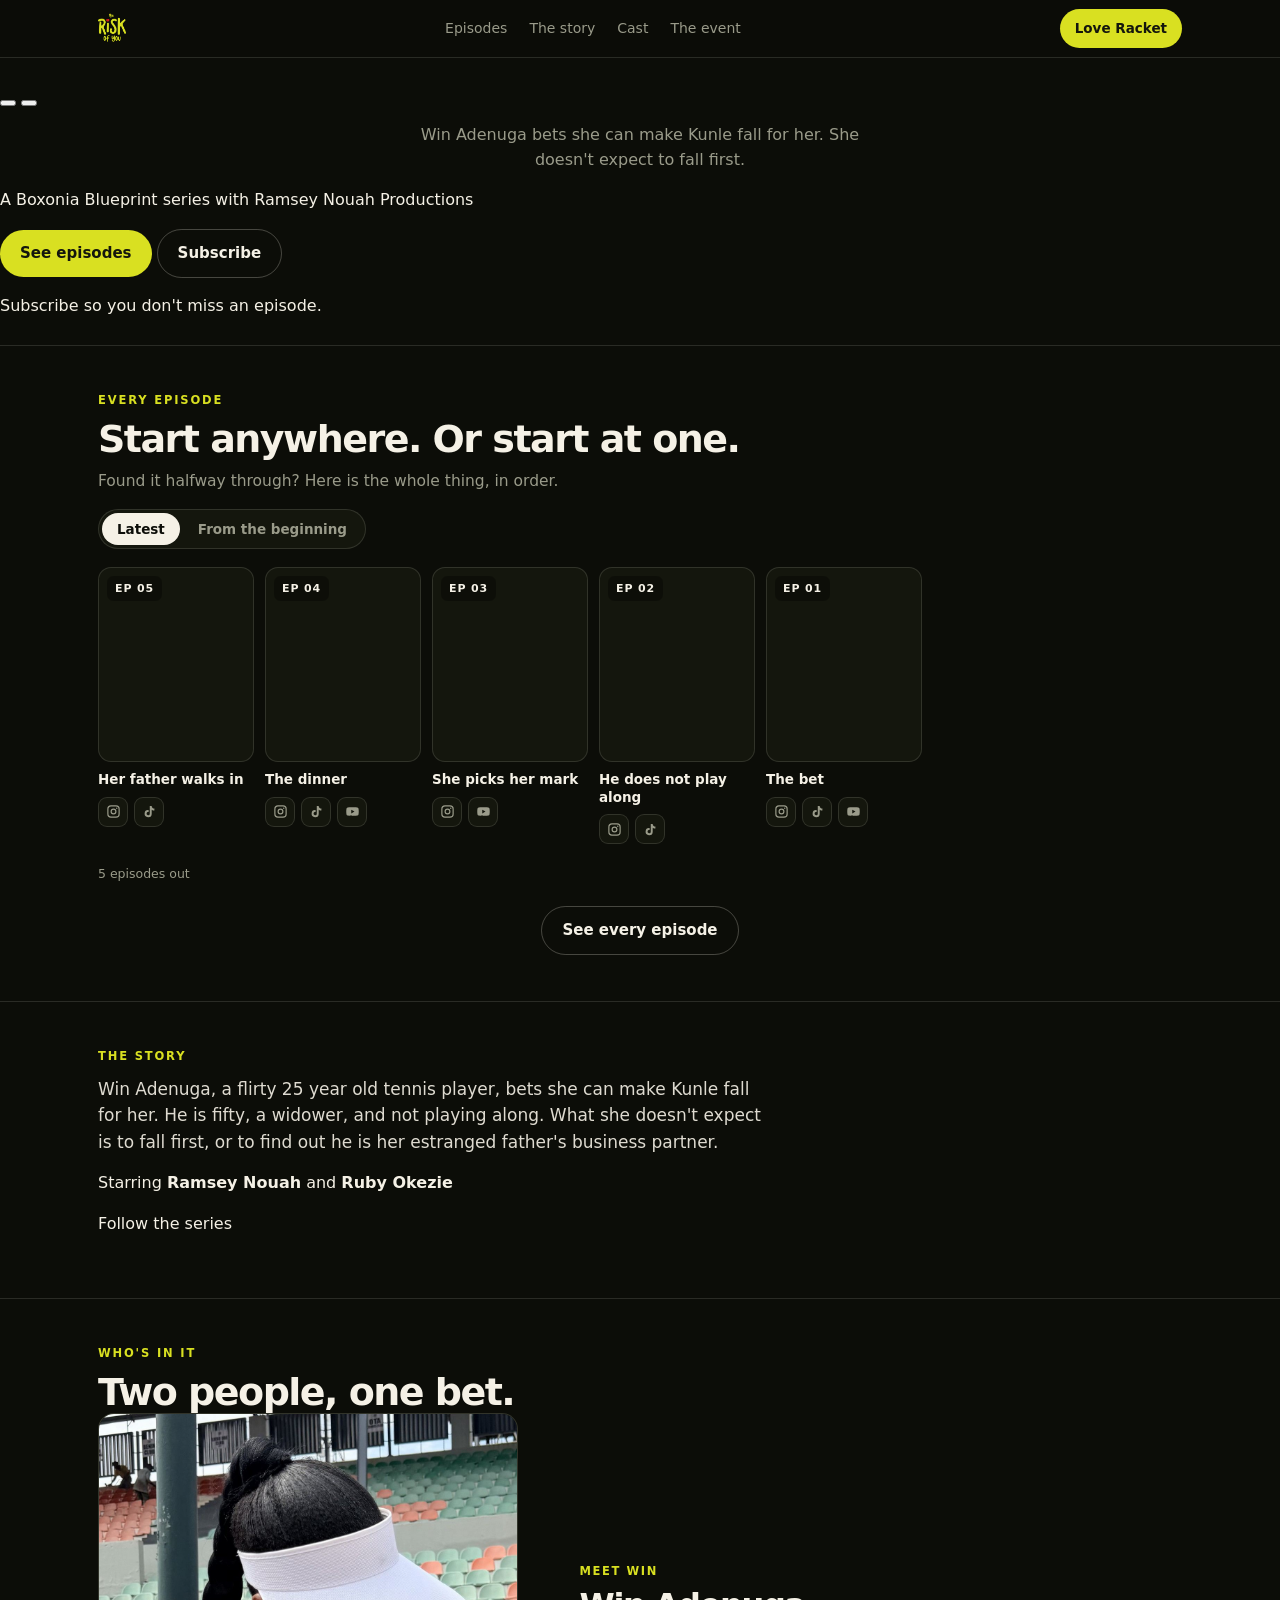
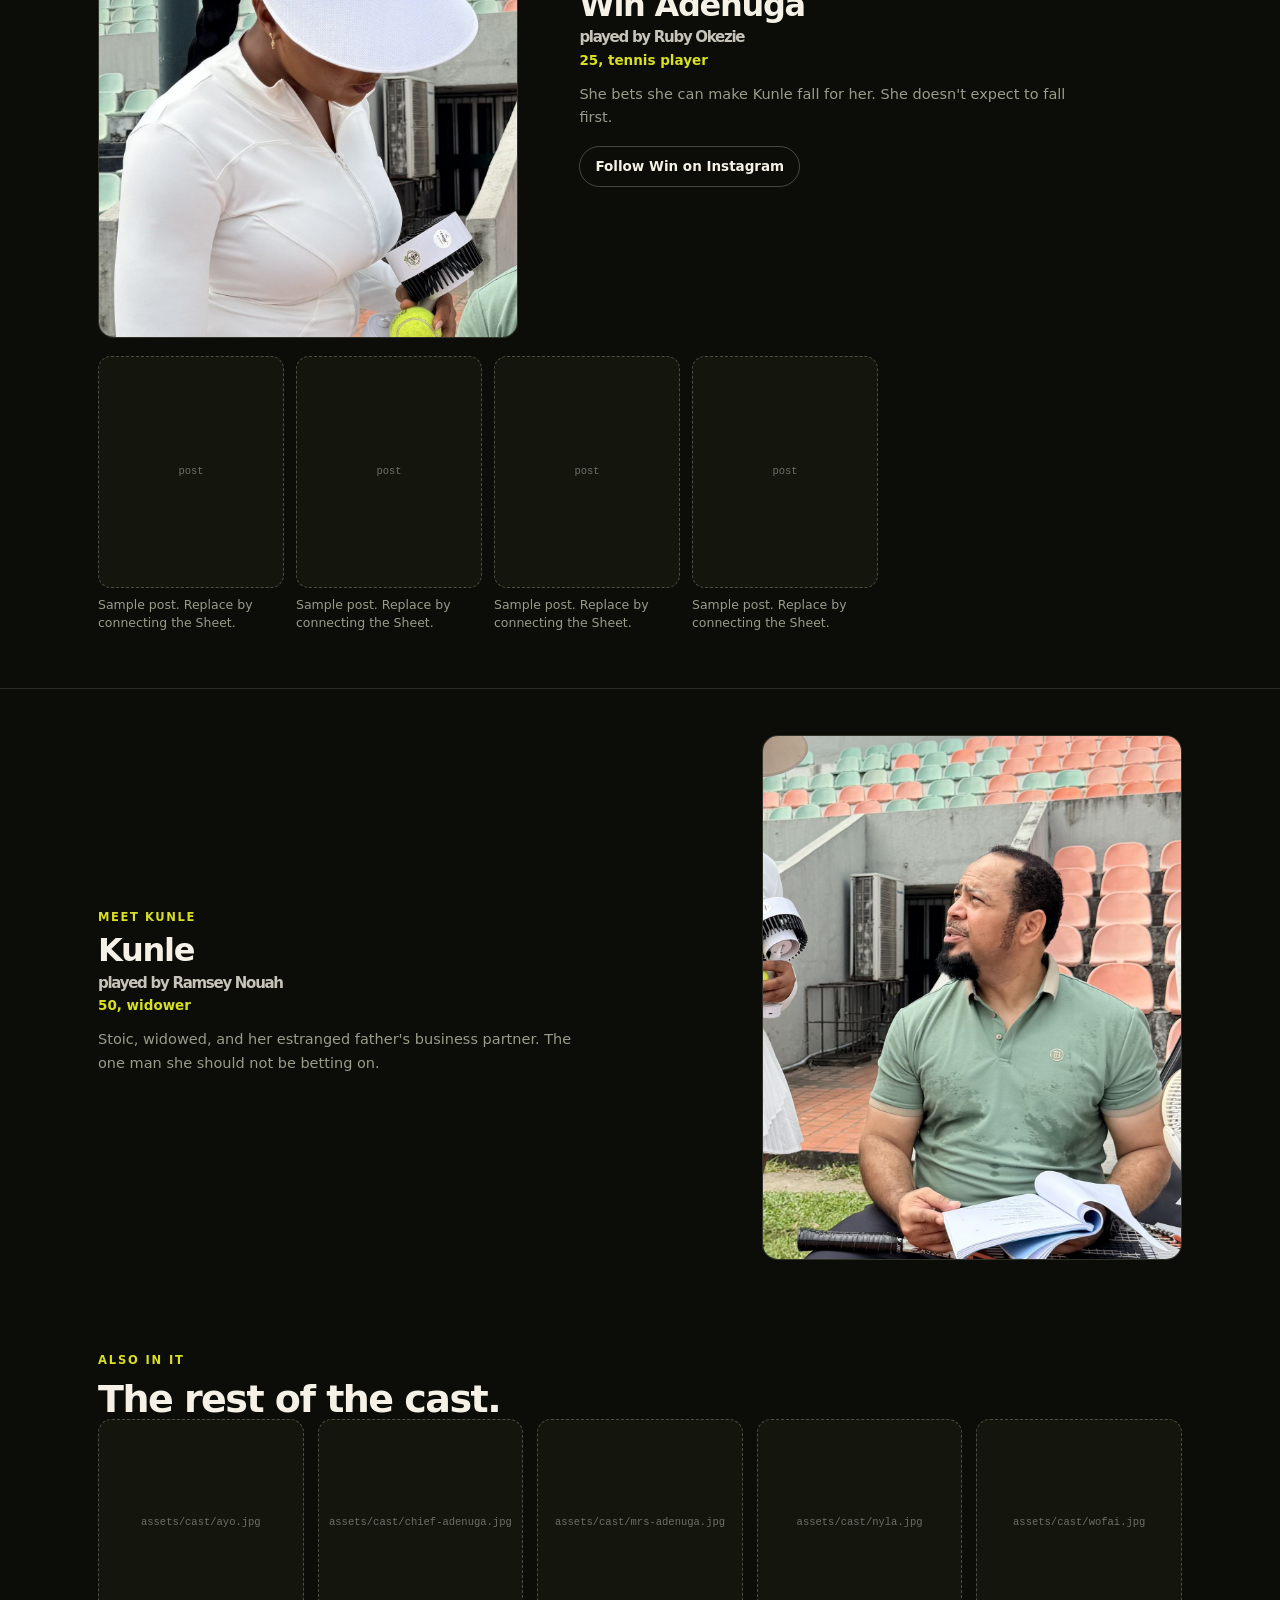
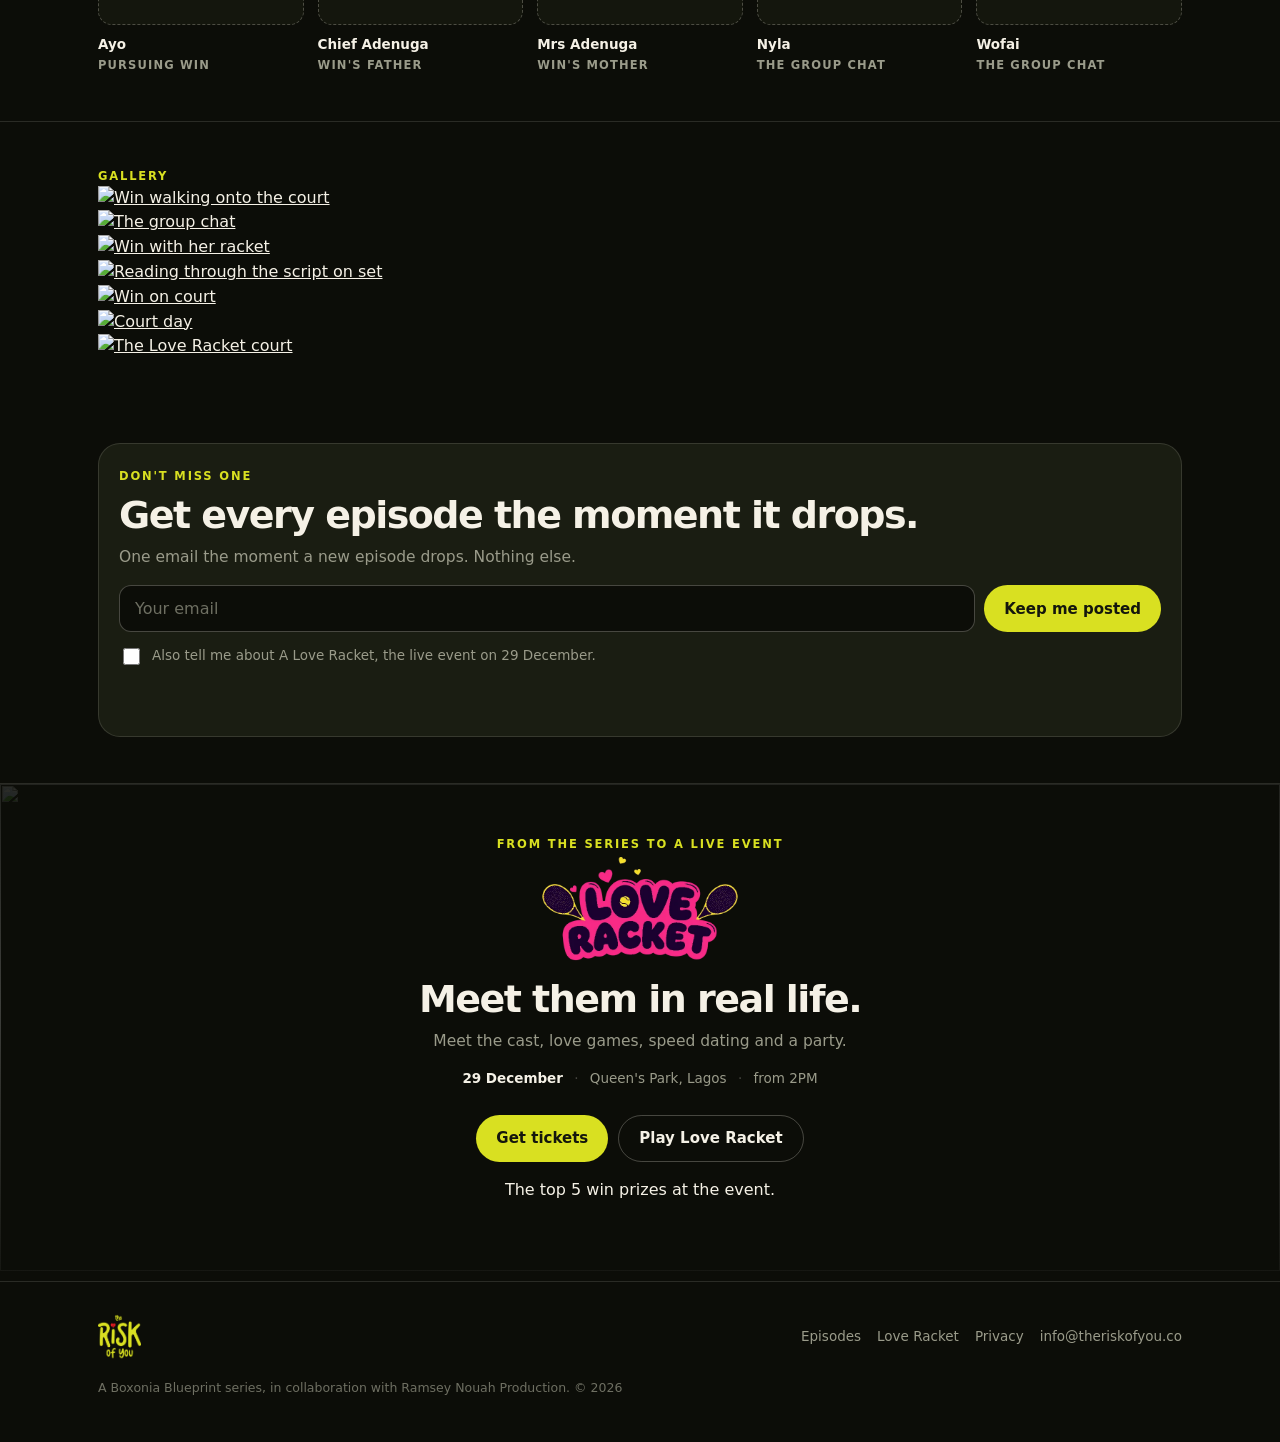
==== commit 330a42f0: "Add files via upload" ====
--- a/index.html
+++ b/index.html
@@ -1,1630 +1,261 @@
-<!DOCTYPE html>
-<html lang="en">
-<head>
-<meta charset="utf-8">
-<meta name="viewport" content="width=device-width,initial-scale=1,viewport-fit=cover">
-<title>The Risk of You | A vertical drama starring Ramsey Nouah</title>
-<meta name="description" content="A cinematic short reel series starring Ramsey Nouah. Win bets she can make Kunle fall. On TikTok, Instagram Reels, YouTube Shorts and Snapchat.">
-<meta name="theme-color" content="#0C0D08">
-<link rel="canonical" href="https://theriskofyou.co/">
-<meta property="og:type" content="video.tv_show">
-<meta property="og:url" content="https://theriskofyou.co/">
-<meta property="og:title" content="The Risk of You">
-<meta property="og:description" content="Win bets she can make Kunle fall. A cinematic short reel series starring Ramsey Nouah.">
-<meta property="og:image" content="https://theriskofyou.co/assets/og.jpg">
-<meta property="og:image:width" content="1200"><meta property="og:image:height" content="630">
-<meta name="twitter:card" content="summary_large_image">
-<link rel="icon" href="[data-uri]">
-<link rel="preconnect" href="https://fonts.googleapis.com">
-<link rel="preconnect" href="https://fonts.gstatic.com" crossorigin>
-<link href="https://fonts.googleapis.com/css2?family=Poppins:wght@400;500;600;700&family=Inter:wght@400;500;600;700&display=swap" rel="stylesheet">
-<style>
-/* The Risk of You.
-   Palette is lifted off the logo: acid lime with the red heart, on the deck's
-   cream. Dark base because the page is mostly episode covers and stills, and
-   covers only sing against black. */
-:root{
-  --bg:#0C0D08; --bg2:#14160D; --card:#1A1D12;
-  --line:rgba(245,241,230,.13); --line2:rgba(245,241,230,.25);
-  --ink:#F5F1E6; --muted:#9A9B8A;
-  --lime:#D9E021; --red:#ED1C24;
-  --wrap:1120px; --nav:58px;
-  --ep-w:156px;
-  /* ---- type ----
-     Two families and one weight live here, so changing the face is four
-     lines rather than a hunt through the file. Poppins is wide and very
-     circular, so it wants tighter tracking than a grotesque would. */
-  --disp:Poppins,system-ui,sans-serif;
-  --body:Inter,system-ui,-apple-system,"Segoe UI",Roboto,sans-serif;
-  --dw:700;
-  --dls:-.04em;
-}
-*{box-sizing:border-box}
-html{-webkit-text-size-adjust:100%}
-body{
-  margin:0; background:var(--bg); color:var(--ink);
-  font-family:var(--body);
-  font-size:16px; line-height:1.55; overflow-x:hidden;
-  -webkit-font-smoothing:antialiased;
-}
-img{max-width:100%; display:block}
-a{color:inherit}
-h1,h2,h3,.dsp{font-family:var(--disp); font-weight:var(--dw); letter-spacing:var(--dls); line-height:1.03; margin:0}
-.wrap{max-width:var(--wrap); margin:0 auto; padding-inline:max(18px,env(safe-area-inset-left,0px))}
-.sec{padding:46px 0; border-top:1px solid var(--line)}
-.sec.flush{border-top:0}
-.st{font-size:11.5px; font-weight:600; letter-spacing:.16em; text-transform:uppercase; color:var(--lime)}
-.sh{font-family:var(--disp); font-weight:var(--dw); font-size:clamp(25px,6vw,38px); letter-spacing:var(--dls); line-height:1.06; margin-top:9px}
-.sp{font-size:15.5px; color:var(--muted); margin:10px 0 0; max-width:62ch}
-.lede{font-size:17px; color:var(--ink); opacity:.9}
-
-/* ---------- buttons ---------- */
-.btn{
-  display:inline-flex; align-items:center; justify-content:center; gap:8px;
-  font-family:var(--body); font-size:15px; font-weight:600; text-decoration:none;
-  padding:12px 20px; border-radius:999px; border:0; cursor:pointer; white-space:nowrap;
-  background:var(--ink); color:var(--bg); transition:transform .12s ease, opacity .12s ease;
-}
-.btn:active{transform:translateY(1px)}
-.btn.lime{background:var(--lime); color:#14160D}
-.btn.ghost{background:transparent; color:var(--ink); border:1.5px solid var(--line2)}
-.btn.ghost:hover{border-color:var(--ink)}
-.btn.sm{font-size:13.5px; padding:9px 15px}
-.btn svg{width:17px; height:17px; flex:0 0 auto}
-
-/* ---------- nav ---------- */
-.nav{
-  position:sticky; top:0; z-index:60; height:var(--nav);
-  display:flex; align-items:center;
-  background:rgba(12,13,8,.82); backdrop-filter:blur(14px); -webkit-backdrop-filter:blur(14px);
-  border-bottom:1px solid var(--line);
-  padding-top:env(safe-area-inset-top,0px);
-}
-.nav .wrap{display:flex; align-items:center; justify-content:space-between; width:100%; gap:14px}
-.nav .brand{display:flex; align-items:center; gap:9px; text-decoration:none}
-.nav .brand img{height:30px; width:auto}
-.nav .lk{display:none; gap:22px; font-size:14px; font-weight:500}
-.nav .lk a{text-decoration:none; color:var(--muted)}
-.nav .lk a:hover{color:var(--ink)}
-@media (min-width:860px){ .nav .lk{display:flex} }
-
-/* ---------- hero ---------- */
-/* The hero has one job: the poster and the latest episode both visible
-   without scrolling, and the next section peeking below to say keep going.
-   Every measurement here was set against real viewports, not guessed. */
-.hero{position:relative; padding:14px 0 10px; overflow:hidden}
-.hero .wrap{position:relative; z-index:2}
-.hero h1{font-size:clamp(26px,6.4vw,42px); text-align:center; margin-top:16px}
-.hero h1 em{font-style:normal; color:var(--lime)}
-.hero .desc{text-align:center; color:var(--muted); font-size:16px; margin:12px auto 0; max-width:46ch}
-/* Credibility as one line of text rather than a row of pills. Set as a
-   paragraph, not flex, so it wraps like prose and never leaves a separator
-   stranded at the start of a line. */
-.tags{text-align:center; font-size:13.5px; font-weight:500; color:var(--muted);
-  margin:14px auto 0; max-width:44ch; line-height:1.75}
-.tags b{color:var(--ink); font-weight:600}
-.tags i{font-style:normal; color:var(--line2); margin:0 7px}
-
-/* the poster. This is the hero, which is why the logo above it is small. */
-.poster{width:min(300px,56vw); margin:0 auto; position:relative}
-.poster .fr{aspect-ratio:4/5; border-radius:20px; overflow:hidden; position:relative;
-  background:var(--bg2); border:1px solid var(--line); box-shadow:0 24px 60px rgba(0,0,0,.55)}
-.poster .fr img{position:absolute; inset:0; width:100%; height:100%; object-fit:cover}
-.poster .fr::after{content:""; position:absolute; inset:0; pointer-events:none;
-  background:linear-gradient(180deg,transparent 56%,rgba(12,13,8,.78))}
-.poster .cap{position:absolute; left:0; right:0; bottom:0; z-index:2; padding:18px 18px 20px; text-align:center}
-.poster .cap h1{font-size:clamp(23px,5.6vw,34px); text-shadow:0 2px 20px rgba(0,0,0,.6)}
-.poster .cap h1 em{font-style:normal; color:var(--lime)}
-.poster .cap p{font-size:13.5px; color:#D8D6C6; margin:9px 0 0; text-shadow:0 1px 12px rgba(0,0,0,.7)}
-
-/* the live episode, sitting in the hero rather than behind a scroll */
-.live{margin:18px auto 0; max-width:640px}
-.live .lbl{display:flex; align-items:center; justify-content:center; gap:8px; margin-bottom:12px}
-.live .lbl i{width:7px; height:7px; border-radius:50%; background:var(--red); animation:pl 1.9s infinite}
-@keyframes pl{0%,100%{opacity:1}50%{opacity:.28}}
-.live .lbl span{font-size:11.5px; font-weight:600; letter-spacing:.14em; text-transform:uppercase; color:var(--muted)}
-.lvcard{display:grid; grid-template-columns:minmax(0,120px) 1fr; gap:16px; align-items:center;
-  background:var(--card); border:1px solid var(--line); border-radius:18px; padding:14px}
-.lvcard .cv{aspect-ratio:4/5; border-radius:12px; overflow:hidden; position:relative; background:var(--bg2)}
-.lvcard .cv img{position:absolute; inset:0; width:100%; height:100%; object-fit:cover}
-.lvcard .ep{font-size:11.5px; font-weight:600; letter-spacing:.14em; text-transform:uppercase; color:var(--lime)}
-.lvcard h2{font-size:clamp(19px,4.6vw,25px); margin-top:5px}
-.lvcard p{font-size:14px; color:var(--muted); margin:7px 0 0}
-.watch{display:flex; flex-wrap:wrap; gap:7px; margin-top:13px}
-.watch a{
-  display:inline-flex; align-items:center; gap:6px; text-decoration:none;
-  font-size:13px; font-weight:600; padding:8px 13px; border-radius:999px;
-  border:1px solid var(--line2); color:var(--ink);
-}
-.watch a:hover{background:var(--ink); color:var(--bg); border-color:var(--ink)}
-.watch a svg{width:15px; height:15px}
-.hero .start{text-align:center; margin-top:16px}
-.hero .start a{font-size:14.5px; font-weight:600; color:var(--lime); text-decoration:none; border-bottom:1px solid currentColor; padding-bottom:2px}
-
-/* ---------- the counter ---------- */
-.ctr{margin-top:24px; border:1px solid var(--line); border-radius:16px; padding:16px 18px; background:var(--bg2)}
-.ctr .top{display:flex; align-items:baseline; justify-content:space-between; gap:12px; flex-wrap:wrap}
-.ctr b{font-family:var(--disp); font-size:clamp(26px,6.4vw,36px); font-weight:var(--dw); letter-spacing:-.03em; color:var(--lime)}
-.ctr .of{font-size:13px; color:var(--muted)}
-.ctr .bar{height:5px; border-radius:999px; background:rgba(245,241,230,.12); margin-top:11px; overflow:hidden}
-.ctr .bar i{display:block; height:100%; border-radius:999px; background:var(--lime); width:0; transition:width .9s ease}
-.ctr .note{font-size:12px; color:var(--muted); margin-top:9px}
-
-/* ---------- episode rail ---------- */
-.tabs{display:inline-flex; gap:3px; background:var(--bg2); border:1px solid var(--line); border-radius:999px; padding:3px; margin-top:16px}
-.tabs button{
-  font-family:var(--body); font-size:13.5px; font-weight:600; color:var(--muted);
-  background:transparent; border:0; border-radius:999px; padding:8px 15px; cursor:pointer;
-}
-.tabs button[aria-selected="true"]{background:var(--ink); color:var(--bg)}
-.rail{display:flex; gap:11px; overflow-x:auto; scroll-snap-type:x mandatory; margin-top:18px;
-  padding-bottom:8px; -webkit-overflow-scrolling:touch; scrollbar-width:none}
-.rail::-webkit-scrollbar{display:none}
-.rail .epc{flex:0 0 var(--ep-w); scroll-snap-align:start}
-.grid{display:grid; grid-template-columns:repeat(auto-fill,minmax(150px,1fr)); gap:13px; margin-top:18px}
-/* The card is an <article> now, because the platform icons inside it are
-   links of their own and an anchor cannot contain an anchor. .hit is the
-   cover-and-title tap target that used to be the card itself. */
-.epc{display:block}
-.epc .hit{text-decoration:none; display:block; color:inherit}
-.epc .cv{aspect-ratio:4/5; border-radius:13px; overflow:hidden; position:relative; background:var(--bg2); border:1px solid var(--line)}
-.epc .cv img{position:absolute; inset:0; width:100%; height:100%; object-fit:cover; transition:transform .3s ease}
-.epc:hover .cv img{transform:scale(1.04)}
-.epc .n{position:absolute; left:8px; top:8px; z-index:2; font-size:11px; font-weight:700; letter-spacing:.08em;
-  background:rgba(12,13,8,.78); color:var(--ink); padding:4px 8px; border-radius:7px; backdrop-filter:blur(6px)}
-.epc .dur{position:absolute; right:8px; bottom:8px; z-index:2; font-size:11px; font-weight:600;
-  background:rgba(12,13,8,.78); color:var(--ink); padding:3px 7px; border-radius:6px}
-.epc .ti{font-size:13.5px; font-weight:600; margin-top:9px; line-height:1.3}
-.epc .mt{font-size:11.5px; color:var(--muted); margin-top:3px}
-.epc.soon .cv{display:grid; place-items:center; border-style:dashed}
-.epc.soon .cv span{font-size:12px; color:var(--muted); letter-spacing:.1em; text-transform:uppercase}
-/* an episode whose link is in but whose details have not been pulled yet.
-   It is tappable and goes to the post. Only the artwork is missing. */
-.epc.wait .cv, .lvcard .cv{background:
-  linear-gradient(135deg,rgba(217,224,33,.10),rgba(237,28,36,.08))}
-.cv .ld{position:absolute; inset:0; display:grid; place-items:center; z-index:1;
-  font-size:11.5px; font-weight:600; letter-spacing:.14em; text-transform:uppercase; color:var(--lime)}
-.epc.seen .cv::after{content:""; position:absolute; inset:0; background:rgba(12,13,8,.52)}
-.epc.seen .ti{color:var(--muted)}
-.more{display:flex; justify-content:center; margin-top:22px}
-.railnote{font-size:12.5px; color:var(--muted); margin-top:12px}
-
-/* ---------- recap ---------- */
-.recap{margin-top:22px; border:1px solid var(--line); border-radius:18px; background:var(--bg2); overflow:hidden}
-.recap > summary{
-  list-style:none; cursor:pointer; padding:16px 18px; display:flex; align-items:center;
-  justify-content:space-between; gap:14px; font-weight:700; font-size:16px;
-}
-.recap > summary::-webkit-details-marker{display:none}
-.recap > summary::after{content:"+"; color:var(--lime); font-size:21px; line-height:1}
-.recap[open] > summary::after{content:"\2212"}
-.recap ol{margin:0; padding:0 18px 18px 36px}
-.recap li{font-size:14.5px; color:var(--muted); margin-bottom:9px; line-height:1.5}
-.recap li b{color:var(--ink); font-weight:600}
-.recap li::marker{color:var(--lime); font-weight:700}
-
-/* ---------- story ---------- */
-.stills{display:grid; grid-template-columns:repeat(3,1fr); gap:10px; margin-top:20px}
-.stl .im{aspect-ratio:4/5; border-radius:14px; overflow:hidden; position:relative; background:var(--bg2); border:1px solid var(--line)}
-.stl .im img{position:absolute; inset:0; width:100%; height:100%; object-fit:cover}
-.stl p{font-size:13.5px; color:var(--muted); margin:10px 0 0; line-height:1.45}
-.nums{display:grid; grid-template-columns:repeat(4,1fr); gap:0; margin-top:26px; border:1px solid var(--line); border-radius:16px; overflow:hidden}
-.nums div{padding:16px 10px; text-align:center; border-right:1px solid var(--line)}
-.nums div:last-child{border-right:0}
-.nums b{display:block; font-family:var(--disp); font-size:clamp(20px,5vw,30px); font-weight:var(--dw); letter-spacing:-.02em; color:var(--lime)}
-.nums span{display:block; font-size:10.5px; font-weight:600; letter-spacing:.1em; text-transform:uppercase; color:var(--muted); margin-top:6px}
-@media (max-width:560px){ .nums{grid-template-columns:repeat(2,1fr)} .nums div:nth-child(2){border-right:0} .nums div:nth-child(-n+2){border-bottom:1px solid var(--line)} }
-
-/* ---------- cast ---------- */
-.lead{display:grid; grid-template-columns:132px 1fr; gap:16px; align-items:center; margin-top:20px;
-  background:var(--card); border:1px solid var(--line); border-radius:18px; padding:14px}
-.lead .ph{aspect-ratio:3/4; border-radius:13px; overflow:hidden; position:relative; background:var(--bg2)}
-.lead .ph img{position:absolute; inset:0; width:100%; height:100%; object-fit:cover; object-position:50% 16%}
-.lead .nm{font-family:var(--disp); font-size:23px; font-weight:var(--dw); letter-spacing:-.02em}
-.lead .rl{font-size:11.5px; font-weight:600; letter-spacing:.12em; text-transform:uppercase; color:var(--lime); margin-top:4px}
-.lead p{font-size:14px; color:var(--muted); margin:9px 0 0}
-.cast{display:grid; grid-template-columns:repeat(auto-fill,minmax(132px,1fr)); gap:12px; margin-top:13px}
-.mem .ph{aspect-ratio:4/5; border-radius:14px; overflow:hidden; position:relative; background:var(--bg2); border:1px solid var(--line)}
-.mem .ph img{position:absolute; inset:0; width:100%; height:100%; object-fit:cover}
-.mem .nm{font-size:15px; font-weight:700; margin-top:8px}
-.mem .rl{font-size:11px; font-weight:600; letter-spacing:.1em; text-transform:uppercase; color:var(--lime); margin-top:2px}
-
-/* ---------- love racket band ---------- */
-.lr{position:relative; border-top:1px solid var(--line); overflow:hidden}
-.lr .bgim{position:absolute; inset:0}
-.lr .bgim img{width:100%; height:100%; object-fit:cover; object-position:50% 42%}
-.lr .bgim::after{content:""; position:absolute; inset:0;
-  background:linear-gradient(180deg,rgba(12,13,8,.88),rgba(12,13,8,.72) 45%,rgba(12,13,8,.94))}
-.lr .wrap{position:relative; z-index:2; padding-block:52px; text-align:center}
-.lr img.mark{width:min(200px,48vw); margin:0 auto 16px}
-.lr .sh{margin-top:0}
-.lr .btn{margin-top:20px}
-
-/* ---------- newsletter ---------- */
-.news{background:var(--card); border:1px solid var(--line); border-radius:22px; padding:24px 20px}
-.news form{display:flex; gap:9px; margin-top:16px; flex-wrap:wrap}
-.news input[type=email]{
-  flex:1 1 220px; min-width:0; font-family:var(--body);
-  font-size:16px;              /* 16px so Safari on iPhone never zooms on focus */
-  padding:13px 15px; border-radius:12px; border:1px solid var(--line2);
-  background:var(--bg); color:var(--ink);
-}
-.news input[type=email]::placeholder{color:#6E6F62}
-.news input[type=email]:focus{outline:2px solid var(--lime); outline-offset:1px; border-color:transparent}
-.chk{display:flex; gap:9px; align-items:flex-start; margin-top:13px; font-size:13.5px; color:var(--muted); cursor:pointer}
-.chk input{margin-top:3px; width:17px; height:17px; accent-color:var(--lime); flex:0 0 auto}
-.fmsg{font-size:13.5px; margin-top:11px; min-height:19px}
-.fmsg.err{color:#FF8A8A}
-.fmsg.ok{color:var(--lime)}
-
-/* ---------- partners ---------- */
-.aud{display:grid; grid-template-columns:1fr; gap:12px; margin-top:20px}
-@media (min-width:720px){ .aud{grid-template-columns:1fr 1fr} }
-.aud div{border:1px solid var(--line); border-radius:18px; padding:18px; background:var(--bg2)}
-.aud .k{font-family:var(--disp); font-size:26px; font-weight:var(--dw); color:var(--lime); letter-spacing:-.02em}
-.aud .w{font-size:11.5px; font-weight:600; letter-spacing:.12em; text-transform:uppercase; color:var(--muted); margin-top:3px}
-.aud ul{margin:12px 0 0; padding-left:18px}
-.aud li{font-size:14px; color:var(--muted); margin-bottom:5px}
-.aud li::marker{color:var(--lime)}
-
-/* ---------- footer ---------- */
-footer{border-top:1px solid var(--line); padding:32px 0 calc(32px + env(safe-area-inset-bottom,0px)); margin-top:10px}
-footer .row{display:flex; flex-wrap:wrap; gap:16px; justify-content:space-between; align-items:center}
-footer img.fl{height:46px; width:auto}
-footer .ln{display:flex; flex-wrap:wrap; gap:16px; font-size:13.5px}
-footer .ln a{color:var(--muted); text-decoration:none}
-footer .ln a:hover{color:var(--ink)}
-footer .cp{font-size:12.5px; color:#6E6F62; margin-top:18px}
-.soc{display:flex; gap:9px}
-.soc a{width:35px; height:35px; border-radius:50%; border:1px solid var(--line2); display:grid; place-items:center; color:var(--muted)}
-.soc a:hover{color:var(--ink); border-color:var(--ink)}
-.soc svg{width:16px; height:16px}
-
-/* ---------- modal ---------- */
-.layer{position:fixed; inset:0; z-index:90; display:none; place-items:center; padding:20px;
-  background:rgba(6,7,4,.74); backdrop-filter:blur(5px)}
-.layer.on{display:grid}
-.layer .box{background:var(--card); border:1px solid var(--line); border-radius:22px; padding:28px 24px;
-  max-width:400px; width:100%; text-align:center; position:relative}
-.layer .ic{width:52px; height:52px; border-radius:50%; background:var(--lime); display:grid; place-items:center; margin:0 auto 14px}
-.layer h3{font-size:23px}
-.layer p{font-size:14.5px; color:var(--muted); margin:9px 0 18px}
-.layer .x{position:absolute; top:11px; right:13px; background:none; border:0; color:var(--muted); font-size:13px; cursor:pointer}
-
-/* ---------- the slot pattern, same as Love Racket ----------
-   Any element with data-slot draws a labelled dashed box naming the file it
-   wants, and fills itself the moment that file exists. */
-[data-slot]{position:relative}
-[data-slot].empty{border:1px dashed var(--line2) !important; background:var(--bg2) !important}
-[data-slot].empty > img{display:none}
-[data-slot].empty::after{
-  content:attr(data-slot); position:absolute; inset:0; display:grid; place-items:center;
-  font-family:ui-monospace,SFMono-Regular,Menlo,monospace; font-size:10.5px; color:#6E6F62;
-  text-align:center; padding:8px; word-break:break-all; line-height:1.4;
-}
-
-/* ---------- misc ---------- */
-.backlink{display:inline-flex; align-items:center; gap:6px; font-size:13.5px; font-weight:600; color:var(--muted); text-decoration:none; margin-bottom:16px}
-.backlink:hover{color:var(--ink)}
-.prose p{font-size:15px; color:var(--muted); margin:0 0 14px; max-width:68ch}
-.prose h2{font-size:19px; margin:26px 0 9px}
-.prose a{color:var(--lime)}
-.center{text-align:center}
-.hidden{display:none !important}
-@media (prefers-reduced-motion:reduce){ *{animation:none !important; transition:none !important} }
-
-/* ── the trailer week ──────────────────────────────────────────────
-   What the hero shows between the trailer dropping and the first
-   episode. Fed from the Settings tab, so it appears and disappears
-   without anyone touching this file. */
-.trailer{background:var(--card); border:1px solid var(--line); border-radius:18px; padding:12px}
-.tfr{position:relative; aspect-ratio:16/9; border-radius:12px; overflow:hidden; background:#000}
-.tfr iframe{position:absolute; inset:0; width:100%; height:100%; border:0}
-/* the fallback for a trailer that is not a YouTube link */
-.tfr.link{display:grid; place-items:center; text-decoration:none; color:var(--ink);
-  background:linear-gradient(135deg,rgba(217,224,33,.16),rgba(237,28,36,.12))}
-.tfr.link .pl{width:58px; height:58px; border-radius:50%; background:var(--lime); display:block; position:relative}
-.tfr.link .pl::after{content:""; position:absolute; left:52%; top:50%; transform:translate(-50%,-50%);
-  border-left:17px solid #14160D; border-top:11px solid transparent; border-bottom:11px solid transparent}
-.tfr.link .lb{position:absolute; bottom:14px; left:0; right:0; text-align:center;
-  font-size:13px; font-weight:600; letter-spacing:.06em; text-transform:uppercase; color:var(--ink)}
-.tfr.link:hover .pl{transform:scale(1.06)}
-.trailer .tm{padding:13px 4px 3px; text-align:center}
-.trailer .an{font-size:14.5px; color:var(--ink); margin:0}
-.trailer .cd{font-size:12px; font-weight:600; letter-spacing:.13em; text-transform:uppercase;
-  color:var(--lime); margin:7px 0 0}
-
-/* ======================================================================
-   WATCH-ON ICONS, THE TWO LEADS, SUPPORTING CAST AND THE POST RAILS
-   Added for the per-platform episode links and the Instagram galleries.
-   ====================================================================== */
-
-/* ---------- the per-episode platform icons ---------- */
-/* One icon per platform that has a link in the sheet. An empty cell draws
-   nothing, so the row is never a dead end. */
-.plats{display:flex; gap:6px; margin-top:8px; flex-wrap:wrap}
-.plats a{
-  width:30px; height:30px; display:grid; place-items:center; border-radius:9px;
-  border:1px solid var(--line); background:var(--bg2); color:var(--muted);
-  transition:color .15s ease, background .15s ease, border-color .15s ease;
-}
-.plats a svg{width:15px; height:15px}
-.plats a:hover{color:#14160D; background:var(--lime); border-color:var(--lime)}
-.epc.seen .plats a{opacity:.72}
-
-/* ---------- meet Win, meet Kunle ---------- */
-.meet{display:grid; gap:18px; align-items:center}
-/* width:100% matters. The only child is an absolutely positioned <img>, so
-   the box has no intrinsic width; left to shrink-to-fit it collapses to
-   nothing and the portrait disappears. */
-.meet .ph{
-  aspect-ratio:4/5; border-radius:16px; overflow:hidden; position:relative;
-  background:var(--bg2); border:1px solid var(--line);
-  width:100%; max-width:420px;
-}
-.meet .ph img{position:absolute; inset:0; width:100%; height:100%; object-fit:cover}
-.meet .kick{
-  font-size:11.5px; font-weight:700; letter-spacing:.14em; text-transform:uppercase;
-  color:var(--lime); margin-bottom:7px;
-}
-.meet h3{font-family:var(--disp); font-size:27px; font-weight:var(--dw); margin:0 0 4px; line-height:1.1}
-/* The actor credit under the character name. Readable, not a footnote: the
-   names are the draw, even though the section introduces the characters. */
-.meet h3 .as{
-  font-family:var(--body); font-size:15px; font-weight:600;
-  color:var(--ink); opacity:.8; display:block; margin-top:6px;
-}
-.meet .rl{font-size:13.5px; color:var(--lime); font-weight:600; margin-bottom:12px}
-.meet .tx p{font-size:14.5px; color:var(--muted); line-height:1.62; margin:0 0 12px; max-width:54ch}
-.meet .tx .btn{margin-top:4px}
-@media (min-width:760px){
-  .meet{grid-template-columns:minmax(0,.85fr) minmax(0,1.15fr); gap:36px}
-  .meet h3{font-size:32px}
-  /* Kunle's portrait sits on the other side, so the page alternates instead
-     of reading as two identical rows. */
-  /* The columns flip with the content, so the text keeps the wider side and
-     both sections read at the same measure. */
-  .meet.rev{grid-template-columns:minmax(0,1.15fr) minmax(0,.85fr)}
-  .meet.rev .ph{order:2; justify-self:end}
-  .meet.rev .tx{order:1}
-}
-
-/* ---------- supporting cast ---------- */
-/* auto-fit, not a fixed count: there are five characters today and deleting
-   or adding one should not leave an orphan in the last row. */
-.supp{display:grid; grid-template-columns:repeat(2,minmax(0,1fr)); gap:14px}
-@media (min-width:620px){ .supp{grid-template-columns:repeat(auto-fit,minmax(145px,1fr))} }
-.supp .mem .ph{
-  aspect-ratio:1/1; border-radius:14px; overflow:hidden; position:relative;
-  background:var(--bg2); border:1px solid var(--line);
-}
-.supp .mem .ph img{position:absolute; inset:0; width:100%; height:100%; object-fit:cover}
-.supp .mem .nm{font-size:13.5px; font-weight:700; margin-top:9px}
-.supp .mem .nm .as{display:block; font-size:11.5px; font-weight:500; opacity:.8; margin-top:2px}
-.supp .mem .rl{font-size:11.5px; color:var(--muted); margin-top:2px}
-
-/* ---------- latest posts rails ---------- */
-/* Horizontal and swipeable on a phone, which is where nearly all of this
-   traffic is. The scrollbar is hidden but the rail still scrolls. */
-.fdrail{
-  display:flex; gap:12px; overflow-x:auto; scroll-snap-type:x mandatory;
-  -webkit-overflow-scrolling:touch; padding:2px 0 10px; margin-top:16px;
-  scrollbar-width:none;
-}
-.fdrail::-webkit-scrollbar{display:none}
-.fd{
-  flex:0 0 164px; scroll-snap-align:start; text-decoration:none; color:inherit;
-}
-.fd .im{
-  aspect-ratio:4/5; border-radius:13px; overflow:hidden; position:relative;
-  background:var(--bg2); border:1px solid var(--line);
-}
-.fd .im img{position:absolute; inset:0; width:100%; height:100%; object-fit:cover; transition:transform .3s ease}
-.fd:hover .im img{transform:scale(1.04)}
-.fd p{
-  font-size:12.5px; color:var(--muted); line-height:1.45; margin:8px 0 0;
-  display:-webkit-box; -webkit-line-clamp:2; -webkit-box-orient:vertical; overflow:hidden;
-}
-.fd .dt{display:block; font-size:11px; color:#6E6F62; margin-top:4px}
-@media (min-width:760px){ .fd{flex:0 0 186px} }
-
-/* ---------- the button row on the Love Racket strip ---------- */
-.acts{display:flex; gap:10px; justify-content:center; flex-wrap:wrap; margin-top:4px}
-/* The prize line sits under the buttons now, not inside one. */
-.prize{text-align:center; font-size:13px; color:var(--muted); margin:12px 0 0}
-
-
-/* ---------- wide hero: poster beside the words ----------
-   Stacked, a 4:5 poster plus a headline plus the episode card runs past
-   800px of viewport on a laptop, so the episode ends up below the fold. Side
-   by side the row is only as tall as the poster and everything clears. */
-@media (min-width:860px){
-  /* Fill the screen and stop 90px short, so exactly one strip of the next
-     section shows. Without the min-height the row is only as tall as the
-     poster and a third of the next section sits in view, which reads as a
-     layout accident rather than an invitation to scroll. */
-  .hero{min-height:calc(100svh - 150px); display:flex; align-items:center}
-  .hero .wrap{
-    width:100%;
-    display:grid; grid-template-columns:minmax(0,360px) minmax(0,1fr);
-    gap:52px; align-items:center;
-  }
-  .hero .poster{width:100%; max-width:360px; margin:0}
-  .hero h1{text-align:left; margin-top:0}
-  .hero .desc{text-align:left; margin-left:0; margin-right:0}
-  .hero .live{margin:22px 0 0; max-width:none}
-  .hero .live .lbl{justify-content:flex-start}
-  .hero .start{text-align:left}
-}
-
-/* ---------- Follow the series, in the story section ----------
-   Reuses .watch for the buttons so the two rows stay identical, and only
-   adds the label and the spacing around it. */
-.follow{margin-top:26px; padding-top:22px; border-top:1px solid var(--line)}
-.follow .fl{
-  font-size:11.5px; font-weight:600; letter-spacing:.14em; text-transform:uppercase;
-  color:var(--muted); margin:0;
-}
-.follow .watch{margin-top:12px}
-
-
-/* ---------- story section ---------- */
-.cta{margin:20px 0 0}
-/* Her latest posts, where three production stills used to be. */
-.storypost{display:grid; grid-template-columns:repeat(3,minmax(0,1fr)); gap:12px; margin-top:24px}
-.storypost .fd{flex:none}
-@media (max-width:560px){
-  .storypost{grid-template-columns:repeat(2,minmax(0,1fr))}
-  .storypost .fd:nth-child(3){display:none}
-}
-
-/* ---------- press pull quote ---------- */
-.press{margin:22px 0 0; padding:0 0 0 18px; border-left:2px solid var(--lime)}
-.press blockquote{
-  margin:0; font-family:var(--disp); font-weight:var(--dw); letter-spacing:var(--dls);
-  font-size:clamp(19px,3.4vw,25px); line-height:1.22; color:var(--ink);
-}
-.press figcaption{
-  margin-top:9px; font-size:12.5px; font-weight:600; letter-spacing:.1em;
-  text-transform:uppercase; color:var(--muted);
-  display:flex; align-items:center; gap:10px; flex-wrap:wrap;
-}
-.press figcaption a{color:var(--muted); text-decoration:none; border-bottom:1px solid var(--line2)}
-.press figcaption a:hover{color:var(--ink)}
-.press .rt{
-  letter-spacing:0; text-transform:none; color:var(--bg); background:var(--lime);
-  font-weight:700; padding:2px 8px; border-radius:6px;
-}
-
-/* ---------- film page furniture in the story section ---------- */
-/* The genre and format line that sits above a synopsis on a film page. */
-.meta{
-  font-size:12.5px; font-weight:600; letter-spacing:.09em; text-transform:uppercase;
-  color:var(--muted); margin:12px 0 0;
-}
-.meta i{font-style:normal; color:var(--line2); margin:0 8px}
-/* The billing block. Set apart from the synopsis, the way a poster credit is. */
-.billing{
-  font-size:15px; color:var(--muted); margin:16px 0 0;
-  padding-top:14px; border-top:1px solid var(--line);
-}
-.billing b{color:var(--ink); font-weight:600}
-
-</style>
-<script>window.TROY_BASE = '';</script>
-<script>
-/* The Risk of You config.
-   This is the only file you edit to take the site live. Everything that was
-   an open question when this was built is a value in here, so answering one
-   is a one line change and never a rebuild.
-   Names mirror CFG in Code.gs so the two read side by side. */
-window.TROY_CONFIG = {
-
-  /* ---- the one required value ----
-     Paste the Apps Script web app URL here. Until you do, the episode rail
-     falls back to EPISODES_FALLBACK below and the newsletter form says so
-     rather than pretending to work. */
-  API_URL: '',
-
-  /* ---- where to watch. Empty hides that button everywhere on the site ----
-     These are the channel pages. Per episode links come from the Sheet. */
-  WATCH: {
-    tiktok:    '',   // https://www.tiktok.com/@...
-    instagram: '',   // https://www.instagram.com/...
-    youtube:   '',   // https://www.youtube.com/@...
-    snapchat:  ''    // https://www.snapchat.com/add/...
-  },
-
-  /* ---- press ----
-     A pull quote goes on the page only when it was really published. Fill in
-     `text` and `source` and the block appears; leave `text` empty and the
-     whole thing stays hidden, which is how it ships.
-     `url` should point at the actual piece, so anyone reading the quote can
-     click through and check it. A quote with no link is the kind of thing
-     that gets a brand called out, so do not skip it.
-     `rating` is optional and only shows next to a source. Leave it empty
-     unless that same publication actually scored it. */
-  PRESS: {
-    text:   'a social media thriller',
-    source: 'What Kept Me Up',
-    url:    '',          // paste the link to the piece so it is checkable
-    rating: ''           // '4/5', or leave empty for no rating
-  },
-
-  /* ---- links ---- */
-  LR_URL: 'https://loveracket.co/?utm_source=troy&utm_medium=site&utm_campaign=cross',
-  /* The game lives on its own page over there, so this drops the visitor
-     straight onto it instead of the homepage. Change the path only if the
-     Love Racket site moves the game. */
-  LR_PLAY_URL: 'https://loveracket.co/play/?utm_source=troy&utm_medium=site&utm_campaign=game',
-
-  /* ---- the two leads ----
-     Only the Instagram URLs live here. The names, roles and bios are written
-     into index.html, so copy edits happen where you can read them in context.
-     An empty value hides that Follow button rather than linking nowhere.
-     The handle that the latest posts rail pulls from is a different setting:
-     that one is "Win instagram" on the Settings tab of the Sheet. */
-  CAST: {
-    win:   { instagram: 'https://www.instagram.com/win.darling_/' },
-    kunle: { instagram: '' }    // https://www.instagram.com/...
-  },
-
-  /* ---- the series. Must match CFG in Code.gs ---- */
-  /* The episode count and the launch date deliberately do not live here.
-     Both have moved more than once, and a number in a config file ends up
-     contradicting the sheet. The launch date comes from the Settings tab,
-     and the site never states a total. */
-  SERIES: {
-    target: 70000000,                        // the 70M views in the deck
-    email:  'info@theriskofyou.co'
-  },
-
-  /* ---- the view counter ----
-     false until the number flatters us. Flip to true and it appears in the
-     hero and in the story strip, reading the live total from the Sheet. */
-  SHOW_VIEWS: false,
-
-  /* ---- the partner block. false hides the whole section ---- */
-  SHOW_PARTNERS: false,
-  PARTNER_EMAIL: '',          // who sponsorship enquiries go to
-
-  /* ---- tracking ---- */
-  GTM_ID: '',     // The Risk of You container. Empty = none loads
-  PIXEL_FROM_PAGE: false,     // false = GTM fires the Meta events off the dataLayer
-
-  /* ---- social, shown in the footer. Empty hides that icon ---- */
-  SOCIAL: { instagram: '', tiktok: '', x: '' },
-
-  /* ---- internal ---- */
-  POLL_MS: 60000,             // how often the episode rail refreshes
-  PER_PAGE: 12,               // episodes per "load more" on the archive
-
-  /* ---- PREVIEW CONTENT ----
-     Everything below is shown ONLY while API_URL above is empty. It exists so
-     the page can be opened and judged before the Sheet is connected. The
-     moment you paste the web app URL into API_URL, every one of these rows is
-     ignored and the live Sheet takes over. You do not have to delete them.
-     The captions are deliberately obvious placeholders. */
-  EPISODES_FALLBACK: [
-    { n: 1, title: 'The bet', live: true,
-      links: { instagram: '#', tiktok: '#', youtube: '#' } },
-    { n: 2, title: 'He does not play along', live: true,
-      links: { instagram: '#', tiktok: '#' } },
-    { n: 3, title: 'She picks her mark', live: true,
-      links: { instagram: '#', youtube: '#' } },
-    { n: 4, title: 'The dinner', live: true,
-      links: { instagram: '#', tiktok: '#', youtube: '#' } },
-    { n: 5, title: 'Her father walks in', live: true,
-      blurb: 'Nobody breathes. She has three months and a group chat watching.',
-      links: { instagram: '#', tiktok: '#' } }
-  ],
-
-  FEED_FALLBACK: [
-    { source: 'Win', at: '', caption: 'Sample post. Replace by connecting the Sheet.', image: '', link: '#' },
-    { source: 'Win', at: '', caption: 'Sample post. Replace by connecting the Sheet.', image: '', link: '#' },
-    { source: 'Win', at: '', caption: 'Sample post. Replace by connecting the Sheet.', image: '', link: '#' },
-    { source: 'Win', at: '', caption: 'Sample post. Replace by connecting the Sheet.', image: '', link: '#' },
-    { source: 'Series', at: '', caption: 'Sample post. Replace by connecting the Sheet.', image: '', link: '#' },
-    { source: 'Series', at: '', caption: 'Sample post. Replace by connecting the Sheet.', image: '', link: '#' },
-    { source: 'Series', at: '', caption: 'Sample post. Replace by connecting the Sheet.', image: '', link: '#' },
-    { source: 'Series', at: '', caption: 'Sample post. Replace by connecting the Sheet.', image: '', link: '#' }
-  ],
-
-  LOGO: '[data-uri]'
-};
-
-/* Loads the GTM container from GTM_ID above. This file sits in the <head> of
-   every page, so the container loads early. dataLayer is created here first,
-   so nothing pushed later is lost. */
-(function (w, d, i) {
-  w.dataLayer = w.dataLayer || [];
-  if (!i) return;
-  w.dataLayer.push({ 'gtm.start': Date.now(), event: 'gtm.js' });
-  var f = d.getElementsByTagName('script')[0], j = d.createElement('script');
-  j.async = true;
-  j.src = 'https://www.googletagmanager.com/gtm.js?id=' + i;
-  f.parentNode.insertBefore(j, f);
-})(window, document, window.TROY_CONFIG.GTM_ID);
-
-</script>
-</head>
-<body>
-
-<header class="nav" id="nav"></header>
-
-<main>
-
-  <!-- HERO -->
-  <section class="hero">
-    <!-- No wordmark here. The nav already carries the logo and the poster is
-         the hero, so a third one was just pushing the episode below the fold.
-         The .col wrapper is what lets the poster sit beside the words on a
-         wide screen, which is the only way the episode card clears the fold
-         on a laptop. -->
-    <div class="wrap">
-      <div class="poster">
-        <div class="fr" data-slot="[data-uri]